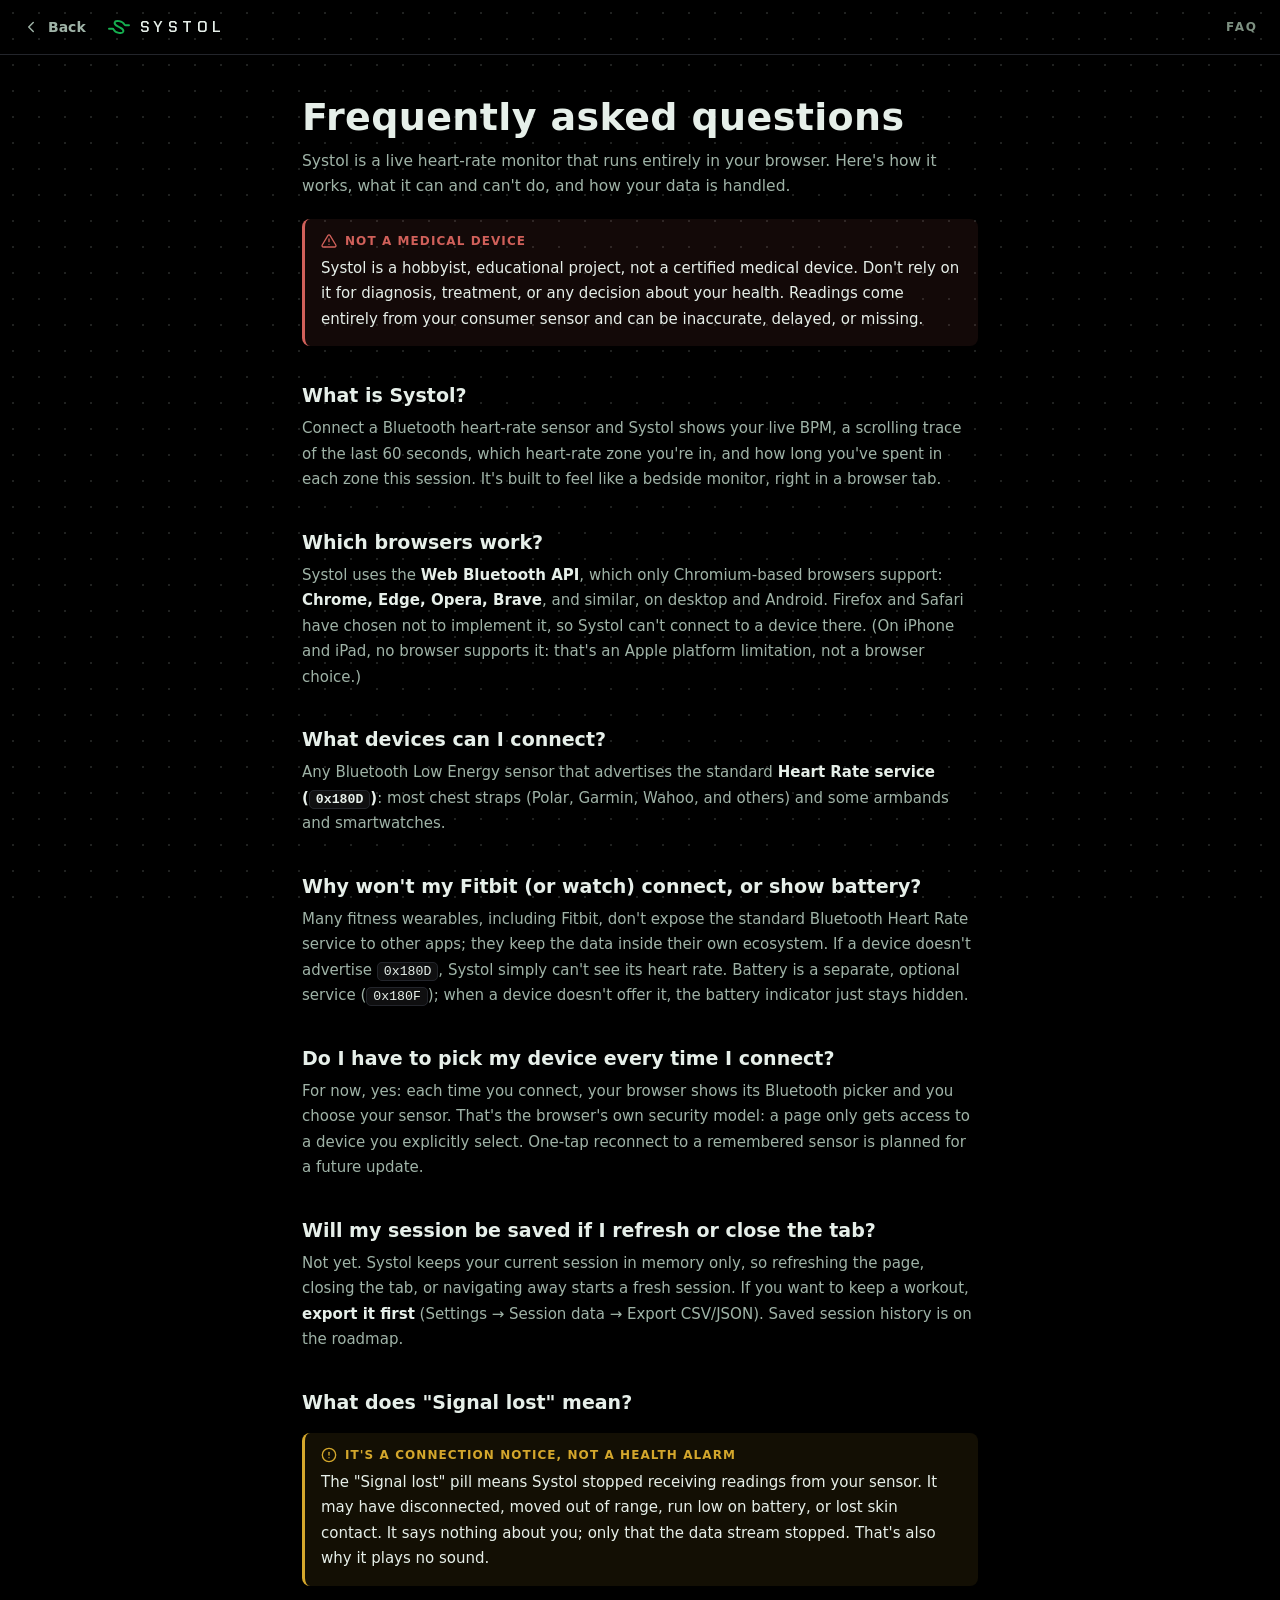
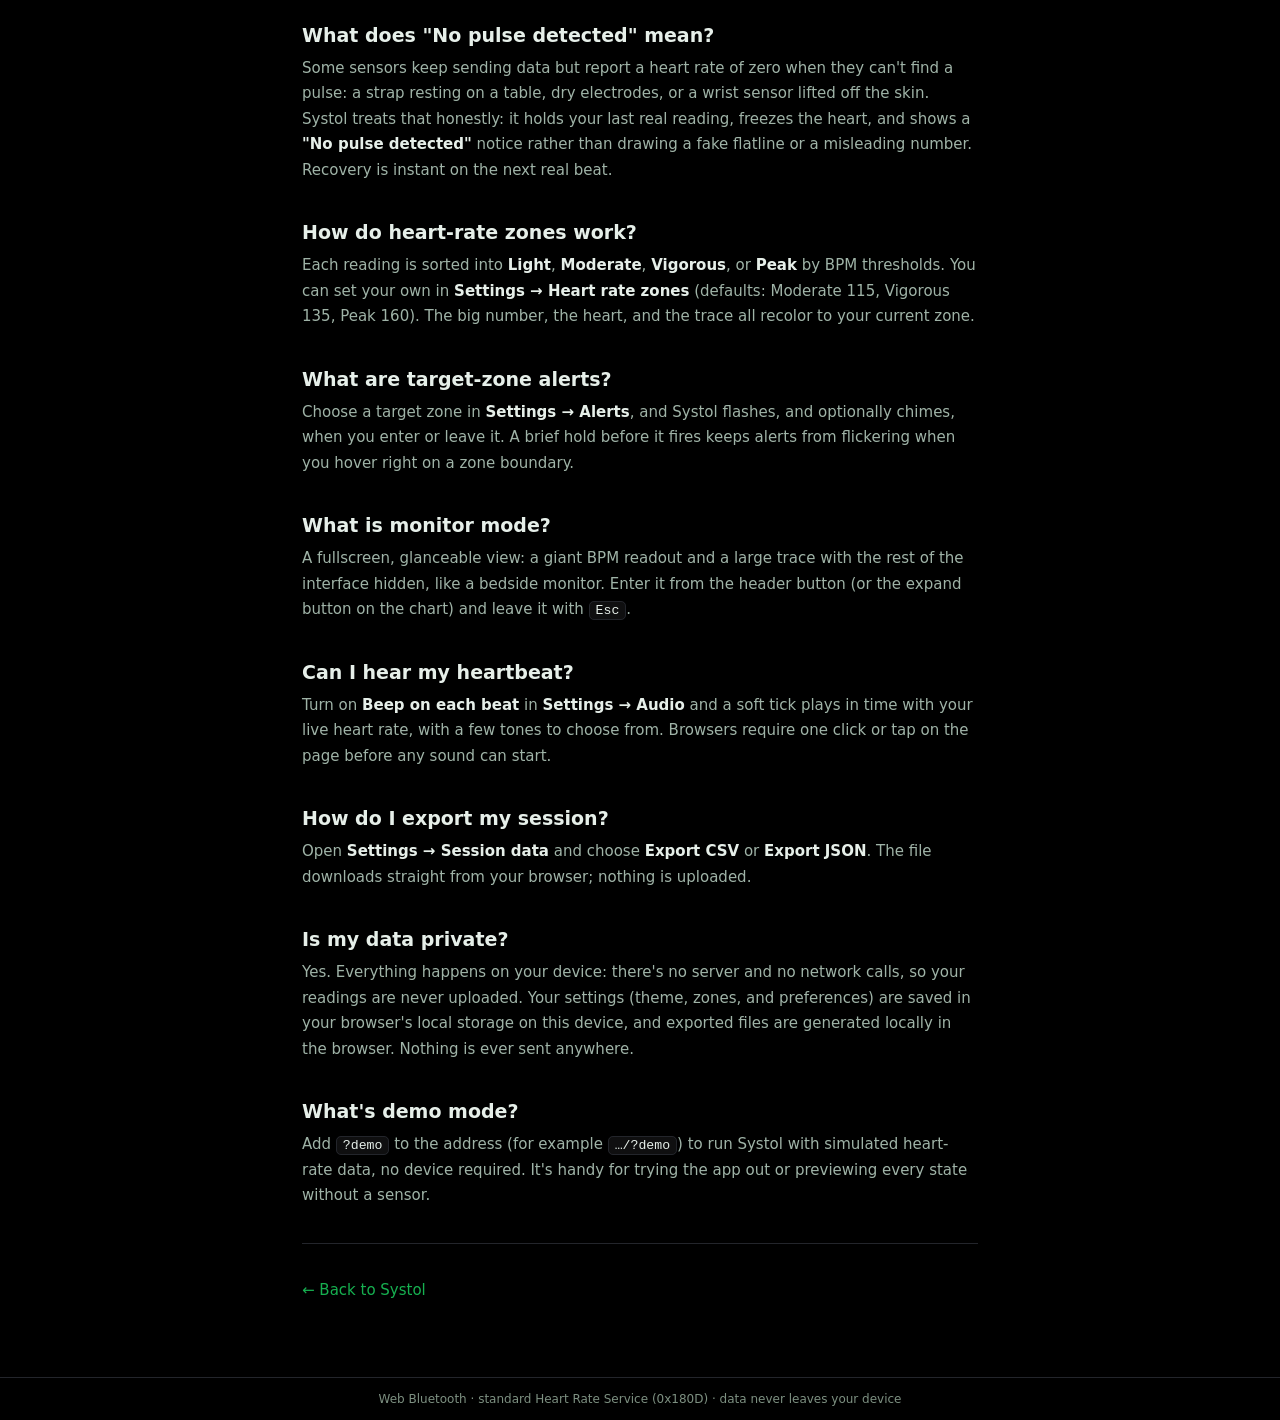
==== faq.html @ badc88fa "Initial commit - Systol static web app" ====
<!DOCTYPE html>
<html lang="en">

<head>
  <meta charset="UTF-8" />
  <meta name="viewport" content="width=device-width, initial-scale=1.0" />
  <title>Systol · FAQ</title>
  <meta name="description"
    content="How Systol works, which Bluetooth sensors and browsers it supports, what &quot;signal lost&quot; means, and how your heart-rate data stays private: answers to common questions." />
  <!-- og:image / og:url deferred until branding + deploy URL exist. -->
  <meta property="og:type" content="article" />
  <meta property="og:title" content="Systol · FAQ" />
  <meta property="og:description"
    content="How Systol works, which sensors and browsers it supports, and how your heart-rate data stays private." />
  <meta name="twitter:card" content="summary" />
  <meta name="twitter:title" content="Systol · FAQ" />
  <meta name="twitter:description"
    content="How Systol works, supported devices and browsers, and how your data stays private." />
  <link rel="icon" href="assets/icons/favicon.svg" type="image/svg+xml" />
  <link rel="icon" href="assets/icons/favicon.ico" sizes="16x16 32x32 48x48" />
  <link rel="apple-touch-icon" href="assets/icons/favicon.svg" />

  <link rel="stylesheet" href="style.css" />
  <!-- Restore the theme the user picked in the app (dark/light + accent), before
       first paint, so the FAQ matches and there's no flash. Mirrors app.js. -->
  <script>
    (function () {
      var t = localStorage.getItem("systol-theme") === "light" ? "light" : "dark";
      var stored = localStorage.getItem("systol-accent");
      var a = ["blue", "amber"].includes(stored) ? stored : "green";
      document.documentElement.dataset.theme = t;
      document.documentElement.dataset.accent = a;
    })();
  </script>
  <style>
    /* FAQ reading view: a clean, markdown-style article. Uses the shared theme
       tokens from style.css; only the article layout lives here. */
    .faq-top {
      border-bottom: 1px solid var(--grid);
    }

    .faq-back {
      display: inline-flex;
      align-items: center;
      gap: 8px;
      color: var(--ink-secondary);
      text-decoration: none;
      font-size: 14px;
      font-weight: 600;
    }

    .faq-back:hover {
      color: var(--ink);
    }

    .faq-back svg {
      width: 18px;
      height: 18px;
    }

    .faq-nav {
      display: flex;
      align-items: center;
      gap: 20px;
    }

    .faq-home {
      display: inline-flex;
      align-items: center;
      gap: 8px;
      text-decoration: none;
      color: var(--ink);
    }

    .faq-home-name {
      font-family: var(--wordmark);
      font-size: 15px;
      font-weight: 600;
      letter-spacing: 0.3em;
    }

    .faq-home:hover {
      opacity: 0.85;
    }

    /* Keep the FAQ header a clean row on mobile — the shared header rule in
       style.css switches to a block/centered layout meant for the app's
       corner icons, which this page doesn't use. */
    @media (max-width: 560px) {
      .faq-top {
        display: flex;
        text-align: left;
        padding: 14px 16px;
      }

      .faq-nav {
        gap: 14px;
      }
    }

    .faq-tag {
      font-size: 12px;
      font-weight: 600;
      text-transform: uppercase;
      letter-spacing: 0.16em;
      color: var(--ink-muted);
    }

    main.faq {
      width: min(720px, 100%);
      margin: 0 auto;
      padding: 40px 22px 64px;
      display: block;
    }

    .faq h1 {
      font-size: clamp(28px, 6vw, 38px);
      letter-spacing: 0.01em;
      margin-bottom: 8px;
      text-wrap: balance;
    }

    .faq .lede {
      color: var(--ink-secondary);
      font-size: 15.5px;
      line-height: 1.6;
      margin-bottom: 8px;
    }

    .faq h2 {
      font-size: 19px;
      margin: 38px 0 10px;
      scroll-margin-top: 80px;
      text-wrap: balance;
    }

    .faq p {
      color: var(--ink-secondary);
      font-size: 15px;
      line-height: 1.7;
      margin: 10px 0;
    }

    .faq a {
      color: var(--trace);
      text-decoration: none;
    }

    .faq a:hover {
      text-decoration: underline;
    }

    .faq strong {
      color: var(--ink);
      font-weight: 600;
    }

    .faq code {
      font-family: var(--mono);
      font-size: 0.88em;
      background: var(--surface);
      border: 1px solid var(--grid);
      border-radius: 5px;
      padding: 1px 6px;
      color: var(--ink);
    }

    .faq hr {
      border: none;
      border-top: 1px solid var(--grid);
      margin: 34px 0;
    }

    /* Obsidian-style callouts: a colored left rail + tinted background. */
    .callout {
      border-left: 3px solid var(--zone-moderate);
      background: color-mix(in srgb, var(--zone-moderate) 9%, transparent);
      border-radius: 8px;
      padding: 14px 16px;
      margin: 20px 0;
    }

    .callout p {
      color: var(--ink);
      margin: 0;
    }

    .callout-title {
      display: flex;
      align-items: center;
      gap: 8px;
      font-size: 12px;
      font-weight: 700;
      text-transform: uppercase;
      letter-spacing: 0.09em;
      margin-bottom: 7px;
      color: var(--zone-moderate);
    }

    .callout-title svg {
      width: 16px;
      height: 16px;
    }

    .callout.warn {
      border-left-color: var(--danger);
      background: color-mix(in srgb, var(--danger) 9%, transparent);
    }

    .callout.warn .callout-title {
      color: var(--danger);
    }
  </style>
</head>

<body>
  <header class="faq-top">
    <div class="faq-nav">
      <!-- Back → wherever the user came from (came from ?demo → return to it);
           href="index.html" is the fallback when opened cold. Script below. -->
      <a class="faq-back js-back" href="index.html">
        <svg viewBox="0 0 24 24" fill="none" stroke="currentColor" stroke-width="2" stroke-linecap="round"
          stroke-linejoin="round" aria-hidden="true">
          <path d="M15 18l-6-6 6-6" />
        </svg>
        <span>Back</span>
      </a>
      <!-- Brand → the app home, always. -->
      <a class="faq-home" href="index.html" aria-label="Systol home">
        <svg class="brand-mark" viewBox="0 0 48 48" width="26" height="26" aria-hidden="true">
          <path
            d="M42.49 20.83L36.24 20.83C35.28 20.83 34.17 20.11 33.79 19.23C31.19 13.26 17.1 10.27 15.91 15.9C14.96 20.36 20.92 22.12 24 24C27.08 25.88 33.04 27.64 32.09 32.1C30.9 37.73 16.81 34.74 14.21 28.77C13.83 27.89 12.72 27.17 11.76 27.17L5.51 27.17"
            fill="none" stroke="currentColor" stroke-width="3.5" stroke-linecap="round" stroke-linejoin="round" />
        </svg>
        <span class="faq-home-name">SYSTOL</span>
      </a>
    </div>
    <span class="faq-tag">FAQ</span>
  </header>

  <main class="faq">
    <h1>Frequently asked questions</h1>
    <p class="lede">Systol is a live heart-rate monitor that runs entirely in your browser. Here's how it works, what it
      can and can't do, and how your data is handled.</p>

    <div class="callout warn">
      <div class="callout-title">
        <svg viewBox="0 0 24 24" fill="none" stroke="currentColor" stroke-width="2" stroke-linecap="round"
          stroke-linejoin="round" aria-hidden="true">
          <path d="M10.29 3.86 1.82 18a2 2 0 0 0 1.71 3h16.94a2 2 0 0 0 1.71-3L13.71 3.86a2 2 0 0 0-3.42 0z" />
          <line x1="12" y1="9" x2="12" y2="13" />
          <line x1="12" y1="17" x2="12.01" y2="17" />
        </svg>
        Not a medical device
      </div>
      <p>Systol is a hobbyist, educational project, not a certified medical device. Don't rely on it for diagnosis,
        treatment, or any decision about your health. Readings come entirely from your consumer sensor and can be
        inaccurate, delayed, or missing.</p>
    </div>

    <h2>What is Systol?</h2>
    <p>Connect a Bluetooth heart-rate sensor and Systol shows your live BPM, a scrolling trace of the last 60 seconds,
      which heart-rate zone you're in, and how long you've spent in each zone this session. It's built to feel like a
      bedside monitor, right in a browser tab.</p>

    <h2>Which browsers work?</h2>
    <p>Systol uses the <strong>Web Bluetooth API</strong>, which only Chromium-based browsers support: <strong>Chrome,
        Edge, Opera, Brave</strong>, and similar, on desktop and Android. Firefox and Safari have chosen not to
      implement it, so Systol can't connect to a device there. (On iPhone and iPad, no browser supports it: that's an
      Apple platform limitation, not a browser choice.)</p>

    <h2>What devices can I connect?</h2>
    <p>Any Bluetooth Low Energy sensor that advertises the standard <strong>Heart Rate service
        (<code>0x180D</code>)</strong>: most chest straps (Polar, Garmin, Wahoo, and others) and some armbands and
      smartwatches.</p>

    <h2>Why won't my Fitbit (or watch) connect, or show battery?</h2>
    <p>Many fitness wearables, including Fitbit, don't expose the standard Bluetooth Heart Rate service to other apps;
      they keep the data inside their own ecosystem. If a device doesn't advertise <code>0x180D</code>, Systol simply
      can't see its heart rate. Battery is a separate, optional service (<code>0x180F</code>); when a device doesn't
      offer it, the battery indicator just stays hidden.</p>

    <h2>Do I have to pick my device every time I connect?</h2>
    <p>For now, yes: each time you connect, your browser shows its Bluetooth picker and you choose your sensor. That's
      the browser's own security model: a page only gets access to a device you explicitly select. One-tap reconnect to
      a remembered sensor is planned for a future update.</p>

    <h2>Will my session be saved if I refresh or close the tab?</h2>
    <p>Not yet. Systol keeps your current session in memory only, so refreshing the page, closing the tab, or navigating
      away starts a fresh session. If you want to keep a workout, <strong>export it first</strong> (Settings → Session
      data → Export CSV/JSON). Saved session history is on the roadmap.</p>

    <h2>What does "Signal lost" mean?</h2>
    <div class="callout">
      <div class="callout-title">
        <svg viewBox="0 0 24 24" fill="none" stroke="currentColor" stroke-width="2" stroke-linecap="round"
          stroke-linejoin="round" aria-hidden="true">
          <circle cx="12" cy="12" r="10" />
          <line x1="12" y1="8" x2="12" y2="12" />
          <line x1="12" y1="16" x2="12.01" y2="16" />
        </svg>
        It's a connection notice, not a health alarm
      </div>
      <p>The "Signal lost" pill means Systol stopped receiving readings from your sensor. It may have disconnected, moved
        out of range, run low on battery, or lost skin contact. It says nothing about you; only that the data stream
        stopped. That's also why it plays no sound.</p>
    </div>

    <h2>What does "No pulse detected" mean?</h2>
    <p>Some sensors keep sending data but report a heart rate of zero when they can't find a pulse: a strap resting on a
      table, dry electrodes, or a wrist sensor lifted off the skin. Systol treats that honestly: it holds your last real
      reading, freezes the heart, and shows a <strong>"No pulse detected"</strong> notice rather than drawing a fake
      flatline or a misleading number. Recovery is instant on the next real beat.</p>

    <h2>How do heart-rate zones work?</h2>
    <p>Each reading is sorted into <strong>Light</strong>, <strong>Moderate</strong>, <strong>Vigorous</strong>, or
      <strong>Peak</strong> by BPM thresholds. You can set your own in <strong>Settings → Heart rate zones</strong>
      (defaults: Moderate 115, Vigorous 135, Peak 160). The big number, the heart, and the trace all recolor to your
      current zone.
    </p>

    <h2>What are target-zone alerts?</h2>
    <p>Choose a target zone in <strong>Settings → Alerts</strong>, and Systol flashes, and optionally chimes, when you
      enter or leave it. A brief hold before it fires keeps alerts from flickering when you hover right on a zone
      boundary.</p>

    <h2>What is monitor mode?</h2>
    <p>A fullscreen, glanceable view: a giant BPM readout and a large trace with the rest of the interface hidden, like
      a bedside monitor. Enter it from the header button (or the expand button on the chart) and leave it with
      <code>Esc</code>.
    </p>

    <h2>Can I hear my heartbeat?</h2>
    <p>Turn on <strong>Beep on each beat</strong> in <strong>Settings → Audio</strong> and a soft tick plays in time
      with your live heart rate, with a few tones to choose from. Browsers require one click or tap on the page before
      any sound can start.</p>

    <h2>How do I export my session?</h2>
    <p>Open <strong>Settings → Session data</strong> and choose <strong>Export CSV</strong> or <strong>Export
        JSON</strong>. The file downloads straight from your browser; nothing is uploaded.</p>

    <h2>Is my data private?</h2>
    <p>Yes. Everything happens on your device: there's no server and no network calls, so your readings are never
      uploaded. Your settings (theme, zones, and preferences) are saved in your browser's local storage on this device,
      and exported files are generated locally in the browser. Nothing is ever sent anywhere.</p>

    <h2>What's demo mode?</h2>
    <p>Add <code>?demo</code> to the address (for example <code>&hellip;/?demo</code>) to run Systol with simulated
      heart-rate data, no device required. It's handy for trying the app out or previewing every state without a sensor.
    </p>

    <hr />
    <p><a href="index.html" class="js-back">← Back to Systol</a></p>
  </main>

  <footer>
    <div class="footer-base">
      Web Bluetooth · standard Heart Rate Service (0x180D) · data never leaves your device
    </div>
  </footer>

  <script>
    // Back links return the user to where they came from WITHIN the site
    // (came from ?demo → back to ?demo; a future "report issue" page → back to
    // it), falling back to home (the href) when the FAQ is opened cold, in a
    // new tab, or from another site.
    document.querySelectorAll(".js-back").forEach(function (el) {
      el.addEventListener("click", function (e) {
        if (document.referrer && new URL(document.referrer).origin === location.origin) {
          e.preventDefault();
          history.back();
        }
      });
    });
  </script>
  <!-- Info-focused page: the dot grid only, dimmed, so the FAQ still reads as
       the same site without animated traces competing with the copy. -->
  <script src="systol-bgfx.js" data-brightness="70" data-wall="off" defer></script>
</body>

</html>
---- style.css ----
/* Systol — hospital-monitor theme. Trace green #16b050 validated against
   surface #101512 (lightness band, chroma, contrast) — see README.

   Organized by CONTAINER, mirroring index.html:
     1. design tokens & themes
     2. base & shared controls
     3. header            (brand, battery chip, status pill, buttons)
     4. main / dashboard  (flipbook pages, gutter TOC, hero, chart,
                           time-in-zones, readings table, intro pages)
     5. dialogs           (shared shell, settings, device)
     6. footer
     7. overlays          (signal banner, audio hint, monitor controls)
     8. monitor mode
   Each container's mobile rules live at the END of its own section. */

/* ── Wordmark face — Chakra Petch SemiBold, subset to S/Y/T/O/L ──────────
   Inlined as a data URI: no CDN request, no build step, no FOUT, and the
   brand renders identically on Windows/Android where a system stack would
   resolve to a different face. 1116 bytes. Used only by the wordmark. */
@font-face {
  font-family: "Systol Wordmark";
  src: url([data-uri]) format("woff2");
  font-weight: 600;
  font-style: normal;
  font-display: block;
}

/* ==================================================================
   1. DESIGN TOKENS & THEMES
   ================================================================== */

:root {
  --bg: #000000;                                             /* homepage: pure black */
  --surface: #0f0f10;                                        /* cards: near-neutral */
  --panel: color-mix(in srgb, #050507 87%, var(--trace));    /* modals: near-black, faint accent */
  --grid: #23252b;
  --grid-strong: #333640;
  --trace: #16b050;
  --ink: #e6efe9;
  --ink-secondary: #9fb3a7;
  --ink-muted: #7d9081;   /* WCAG AA ≥4.5:1 on bg/surface/panel even at 11–12px labels (10.6.5) */
  --danger: #d0605a;
  --hover-tint: rgba(255, 255, 255, 0.05); /* subtle raised-tile on hover; themed so it shows in light mode too (10.7.3) */
  --zone-light: #16b050;
  --zone-moderate: #d4a72c;
  --zone-vigorous: #e0813d;
  --zone-peak: #e05a52;
  --mono: ui-monospace, "SF Mono", SFMono-Regular, Menlo, Consolas, monospace;
  --wordmark: "Systol Wordmark", system-ui, sans-serif; /* brand only — see @font-face below */
  --header-h: 67px; /* pre-JS fallback — app.js §2 syncs this to the real header height */
  --footer-thin-h: 46px; /* footer's thin row; JS corrects it from the live layout */
}

/* Accent presets (dark mode) — only the primary accent changes; the zone
   colors stay semantic. */
:root[data-accent="blue"]  { --trace: #3a95e0; }
:root[data-accent="amber"] { --trace: #d9a520; }

/* Light mode palette (validated for ≥3:1 contrast on the light surface). */
:root[data-theme="light"] {
  --bg: #ffffff;                                             /* homepage: pure white */
  --surface: #f6f7f8;                                        /* cards: near-neutral */
  --panel: color-mix(in srgb, #ffffff 90%, var(--trace));    /* modals: accent-tinted */
  --grid: #e6e8ea;
  --grid-strong: #d0d3d6;
  --ink: #16211b;
  --ink-secondary: #4c5b53;
  --ink-muted: #5b6860;   /* WCAG AA ≥4.5:1 on bg/surface/panel even at 11–12px labels (10.6.5) */
  --danger: #c23c34;
  --hover-tint: rgba(0, 0, 0, 0.05); /* dark tile on light surfaces (10.7.3) */
  --zone-light: #128c42;
  --zone-moderate: #a67c0a;
  --zone-vigorous: #bd5717;
  --zone-peak: #cc3a30;
  --trace: #0e8a3c;
}
:root[data-theme="light"][data-accent="blue"]  { --trace: #1f74c0; }
:root[data-theme="light"][data-accent="amber"] { --trace: #9a6b08; }

/* ==================================================================
   BREAKPOINT GATES — canonical reference (keep every use in sync)
   ------------------------------------------------------------------
   CSS media queries can't read a custom property, so these numbers are
   repeated across this file AND one matchMedia in app.js §4. This block is
   the single source of TRUTH; when a gate changes, grep its token and
   update every site. Paired gates are COMPLEMENTS (≤560 / ≥561, <620 /
   ≥620) so no width/height ever lands in two layouts at once — that overlap
   was bug 10.1.1.

     560 / 561  — mobile ↔ desktop-flipbook boundary; 560 IS mobile.
                   mobile:     @media (max-width: 560px)          [style.css]
                   flipbook:   (min-width: 561px) and (min-height: 620px)
                   snap OFF:   (max-width: 560px)                 [app.js §4]
                   isMobile:   (max-width: 560px)                 [app.js §6]
     620 / 619  — min viewport HEIGHT for the flipbook.
                   on:  … and (min-height: 620px)   off: (max-height: 619px)
                   snap OFF also keys (max-height: 619px)         [app.js §4]
     1279/1280  — gutter TOC appears (needs side room):
                   hidden:     @media (max-width: 1279px)
     1460       — readings table docks in the right gutter:
                   docked:     @media (min-width: 1460px)  [+ app.js §3 matchMedia]
     380        — very narrow: connect button shrinks to its icon.
   Grep: 560px · 561px · 619px · 620px · 1279px · 1460px · 380px
   (prefers-reduced-motion and display-mode:standalone are feature queries,
    not numeric gates — no drift risk, not listed above.)
   ================================================================== */

/* ==================================================================
   2. BASE & SHARED CONTROLS
   ================================================================== */

* { box-sizing: border-box; margin: 0; padding: 0; }

/* App-like touch behavior: on touch-primary devices (Android/iOS — where
   press-and-hold means "select text"), on-screen text is not selectable,
   like a native app. Inputs keep selection — editing requires it. Desktop
   pointers are unaffected. -webkit-touch-callout kills iOS's long-press
   preview bubble on links. */
/* Native-app parity ONLY when actually running as an app (installed
   PWA / TWA / WebView — display-mode: standalone), never on the web —
   browsers, mobile included, keep normal selection and zoom:
     · no pinch zoom (boot JS also tightens the viewport meta, app.js §10)
     · press-and-hold selects no text, like a native app — inputs excepted,
       editing requires selection; -webkit-touch-callout kills iOS's
       long-press link preview. */
@media (display-mode: standalone) {
  html { touch-action: pan-x pan-y; } /* scroll yes, pinch-zoom no */
  body {
    -webkit-user-select: none;
    user-select: none;
    -webkit-touch-callout: none;
  }
  input, textarea {
    -webkit-user-select: text;
    user-select: text;
  }
}

body {
  background: var(--bg);
  color: var(--ink);
  font-family: system-ui, -apple-system, "Segoe UI", sans-serif;
  min-height: 100vh;
  display: flex;
  flex-direction: column;
}

button { cursor: pointer; font: 600 13px/1 inherit; }
button:disabled { opacity: 0.4; cursor: default; }

/* Visually hidden, but present for screen readers (e.g. the zone-change
   announcer). Standard clip-rect technique — off-layout, never focusable. */
.sr-only {
  position: absolute;
  width: 1px;
  height: 1px;
  padding: 0;
  margin: -1px;
  overflow: hidden;
  clip: rect(0, 0, 0, 0);
  white-space: nowrap;
  border: 0;
}

/* Square icon button (header, monitor controls, settings mode toggle). */
.icon-btn {
  display: flex;
  align-items: center;
  justify-content: center;
  background: var(--bg);
  border: 1px solid var(--grid-strong);
  border-radius: 8px;
  color: var(--ink-secondary);
  padding: 8px; /* symmetric — 20px icon inside → 38px square button */
}
.icon-btn:hover { background: var(--hover-tint); color: var(--ink); }

/* Small borderless icon button (zone bar's quick clear). */
.icon-btn-sm {
  display: flex;
  background: none;
  border: none;
  color: var(--ink-muted);
  cursor: pointer;
  padding: 4px;
  border-radius: 6px;
}
.icon-btn-sm:hover:not(:disabled) { color: var(--trace); background: var(--hover-tint); }
.icon-btn-sm:disabled { opacity: 0.3; cursor: default; }

/* Primary connect button (header + device dialog). */
.btn-connect {
  display: inline-flex;
  align-items: center;
  gap: 8px;
  background: var(--trace);
  color: #04170b;
  border: 1px solid var(--trace);
  border-radius: 8px; /* unified with icon buttons — was a stray 7px (10.7.2) */
  padding: 9px 15px;
  transition: background 0.15s, border-color 0.15s, box-shadow 0.15s;
}
.btn-connect:hover { box-shadow: 0 0 0 3px color-mix(in srgb, var(--trace) 22%, transparent); }
.btn-connect .btn-ico { width: 15px; height: 15px; }
/* Connected → the button's job is now "Disconnect": go quiet red-outline. */
.btn-connect.connected {
  background: transparent;
  color: var(--danger);
  border-color: var(--danger);
}
.btn-connect.connected:hover { box-shadow: 0 0 0 3px color-mix(in srgb, var(--danger) 18%, transparent); }

/* Outline / ghost / danger button family (dialogs). */
.btn-outline {
  background: transparent;
  border: 1px solid var(--grid-strong);
  border-radius: 8px; /* unified with icon buttons — was a stray 7px (10.7.2) */
  color: var(--ink);
  font: 600 13px/1 inherit;
  padding: 9px 14px;
  cursor: pointer;
}
.btn-outline:hover:not(:disabled) { color: var(--trace); border-color: var(--trace); }
.btn-outline:disabled { opacity: 0.4; cursor: default; }

.btn-ghost {
  flex: none;
  background: none;
  border: 1px solid var(--grid-strong);
  border-radius: 6px;
  color: var(--ink-secondary);
  font: 600 13px/1 inherit;
  padding: 8px 12px;
  cursor: pointer;
}
.btn-ghost:hover { color: var(--ink); }

.btn-danger {
  flex: none;
  background: var(--danger);
  border: 1px solid var(--danger);
  border-radius: 6px;
  color: #fff;
  font: 600 13px/1 inherit;
  padding: 8px 14px;
  cursor: pointer;
}
.btn-danger:disabled { opacity: 0.4; cursor: default; }

.btn-danger-outline {
  flex: none;
  background: transparent;
  border: 1px solid var(--danger);
  border-radius: 8px; /* unified with icon buttons — was a stray 7px (10.7.2) */
  color: var(--danger);
  font: 600 13px/1 inherit;
  padding: 9px 16px;
  cursor: pointer;
}
.btn-danger-outline:hover:not(:disabled) { background: rgba(208, 96, 90, 0.1); }
.btn-danger-outline:disabled { opacity: 0.35; cursor: default; border-color: var(--grid-strong); color: var(--ink-muted); }

/* Quiet uppercase text button (settings "Reset"). */
.link-btn {
  background: transparent;
  border: none;
  color: var(--ink-muted);
  font: 600 11px/1 inherit;
  text-transform: uppercase;
  letter-spacing: 0.08em;
  cursor: pointer;
  padding: 2px 4px;
}
.link-btn:hover { color: var(--trace); }

/* ==================================================================
   3. HEADER — brand · battery chip · status pill · header buttons
   ================================================================== */

header {
  position: sticky;
  top: 0;
  z-index: 20;
  display: flex;
  justify-content: space-between;
  align-items: center;
  padding: 14px 22px;
  border-bottom: 1px solid transparent; /* flush by default */
  background: var(--bg);
  transition: border-color 0.2s ease;
}
header.scrolled { border-bottom-color: var(--grid); } /* hairline seam appears on scroll */

.brand { display: flex; align-items: center; gap: 10px; text-decoration: none; color: inherit; cursor: pointer; }
.brand:focus-visible { outline: 2px solid var(--trace); outline-offset: 4px; border-radius: 6px; }
.brand h1 {
  font-family: var(--wordmark);
  font-size: 17px;
  letter-spacing: 0.30em; /* tuned for Chakra Petch; 0.35em suited the old face */
  font-weight: 600;
}
/* The mark's ink fills only ~51% of its 48x48 canvas, so 28px renders about
   14px tall — deliberately larger than the 11px cap-height beside it. Inherits
   --trace, so it follows the accent setting like everything else. */
.brand-mark {
  display: block;
  color: var(--trace);
  flex: none;
}

.controls { display: flex; align-items: center; gap: 14px; }

/* Live BPM in the header (desktop only) — hidden until the hero BPM scrolls off
   (JS adds .show). Collapses its own width when hidden so it leaves no gap;
   revealing expands + fades it in, pushing nothing on the right (the group is
   right-anchored). The mini heart is zone-colored and beats at the real tempo. */
.header-bpm {
  display: flex;
  align-items: center;
  gap: 6px;
  font-family: var(--mono);
  font-size: 15px;
  font-weight: 600;
  font-variant-numeric: tabular-nums;
  color: var(--ink);
  max-width: 0;
  opacity: 0;
  overflow: hidden;
  transform: translateX(-4px);
  transition: max-width 0.35s ease, opacity 0.28s ease, transform 0.35s ease;
  pointer-events: none;
  white-space: nowrap;
}
.header-bpm.show { max-width: 6em; opacity: 1; transform: none; }
.header-bpm .header-heart { width: 15px; height: 15px; display: inline-flex; flex: none; color: var(--trace); }
.header-bpm .header-heart svg { width: 100%; height: 100%; }
.header-bpm .header-heart.beating { animation: heartbeat var(--beat-dur, 1s) ease-in-out infinite; }
/* zone drives the heart color only (the number stays neutral for legibility) */
.header-bpm[data-zone="light"]    .header-heart { color: var(--zone-light); }
.header-bpm[data-zone="moderate"] .header-heart { color: var(--zone-moderate); }
.header-bpm[data-zone="vigorous"] .header-heart { color: var(--zone-vigorous); }
.header-bpm[data-zone="peak"]     .header-heart { color: var(--zone-peak); }

/* Battery chip — shown only when the connected device reports a level. */
.battery-chip {
  display: flex;
  align-items: center;
  gap: 3px;
  font-size: 13px;
  font-variant-numeric: tabular-nums;
  color: var(--ink-secondary);
}
.battery-chip[hidden] { display: none; }
.battery-chip.low { color: var(--danger); }

/* Status pill with an analog-style LED: a colored core plus a soft radial
   halo (box-shadow glow) whose color is driven by the data-state. */
/* Styled like the icon buttons so the header controls read as one set. */
.status {
  display: flex;
  align-items: center;
  gap: 8px;
  font-size: 13px;
  color: var(--ink-secondary);
  cursor: pointer;
  background: var(--bg);
  border: 1px solid var(--grid-strong);
  border-radius: 8px;
  padding: 10px 12px; /* ~38px tall, matching the icon buttons */
}
.status:hover { background: var(--hover-tint); }
.status:focus-visible { outline: 2px solid var(--trace); outline-offset: 1px; }
.status-text { font-variant-numeric: tabular-nums; }
.led {
  --led: var(--ink-muted);
  width: 9px;
  height: 9px;
  border-radius: 50%;
  background: var(--led);
  box-shadow: 0 0 6px 1px var(--led), inset 0 0 2px rgba(255, 255, 255, 0.5);
  flex: none;
}
.status[data-state="idle"] .led { --led: var(--ink-muted); }
.status[data-state="error"] .led { --led: var(--danger); }
.status[data-state="connecting"] .led { --led: var(--zone-moderate); animation: led-blink 0.9s steps(1) infinite; }
.status[data-state="live"] { color: var(--trace); }
.status[data-state="live"] .led { --led: var(--trace); animation: led-throb 1.6s ease-in-out infinite; }

@keyframes led-throb {
  0%, 100% { box-shadow: 0 0 5px 1px var(--led), inset 0 0 2px rgba(255,255,255,0.5); }
  50%      { box-shadow: 0 0 11px 3px var(--led), inset 0 0 2px rgba(255,255,255,0.6); }
}
@keyframes led-blink {
  0%, 49%   { opacity: 1; }
  50%, 100% { opacity: 0.25; }
}

/* Device (Bluetooth) button — mobile only; its color reflects connection. */
.device-btn { display: none; }
.device-btn[data-state="live"] { color: var(--trace); border-color: var(--trace); }
.device-btn[data-state="connecting"] { color: var(--zone-moderate); border-color: var(--zone-moderate); }
.device-btn[data-state="error"] { color: var(--danger); border-color: var(--danger); }

/* --- header · mobile ---
   No header bar: "PULSE" scrolls with the page as body content, while the
   Bluetooth and Settings icons stay pinned in the top corners. */
@media (max-width: 560px) {
  header {
    position: static;
    display: block;
    padding: 20px 16px 0;
    border-bottom: none;
    background: none;
    text-align: center;
  }
  .brand { justify-content: center; }
  .brand h1 { font-size: 15px; letter-spacing: 0.3em; }
  .controls { display: contents; }
  .status, #monitorBtn, #connectBtn { display: none; }
  .device-btn, #settingsBtn {
    position: fixed;
    top: 12px;
    z-index: 40;
    background: var(--bg);
  }
  .device-btn { display: flex; left: 12px; }
  #settingsBtn { right: 12px; }
  .battery-chip { position: fixed; top: 12px; left: 58px; height: 38px; z-index: 40; }
}

@media (max-width: 380px) {
  /* very narrow: shrink the connect button to its icon */
  #connectLabel { display: none; }
  .btn-connect { padding: 9px 11px; }
}

/* ==================================================================
   4. MAIN / DASHBOARD — flipbook pages · gutter TOC · hero · chart ·
      time-in-zones · readings table · scroll hints · intro pages
   ================================================================== */

main {
  flex: 1;
  width: min(960px, 100%);
  margin: 0 auto;
  padding: 22px;
  display: flex;
  flex-direction: column;
  gap: 18px;
}

/* Unsupported-browser banner. */
.banner {
  background: rgba(208, 96, 90, 0.12);
  border: 1px solid var(--danger);
  border-radius: 8px;
  padding: 12px 16px;
  font-size: 14px;
  color: var(--ink);
}

/* --- main · flipbook pages ---
   Each .page is one full-viewport "page" of the vertical flipbook, minus
   the sticky header that stays overlaid on all of them. Page 1 is the
   dashboard; the intro pages follow. min-height (not height) so a page
   whose content outgrows the viewport just gets taller. Snapping is a
   separate concern (app.js) — these are plain sections until it lands. */
.page {
  position: relative; /* anchors each page's scroll hint at its bottom edge */
  min-height: calc(100dvh - var(--header-h));
  scroll-margin-top: var(--header-h); /* anchor jumps land BELOW the sticky header */
}

/* The LAST page is one footer-thin-row shorter, so at its rest the footer's
   first line shows at the fold and the rest of the footer sits just below,
   revealed by scrolling (app.js §4 treats it as a mini page). Only where
   the flipbook is on — elsewhere pages stay natural/full height. 22px is
   main's bottom padding, sitting between the page and the footer. */
@media (min-width: 561px) and (min-height: 620px) {
  main > .page:last-of-type {
    min-height: calc(100dvh - var(--header-h) - var(--footer-thin-h) - 22px);
  }
}

/* TOC clicks (and any anchor navigation) glide — unless the OS asks for
   reduced motion, in which case they jump instantly. */
@media (prefers-reduced-motion: no-preference) {
  html { scroll-behavior: smooth; }
}

/* --- main · left-gutter TOC ---
   Fixed page navigation beside the content column: JS (app.js §4) aligns
   its top with the hero and its right edge with the column's left edge.
   Hidden when there's no gutter to sit in, and in monitor mode (§8). */
.toc {
  position: fixed;
  left: 18px;   /* placeholder — JS positions both axes */
  top: 89px;
  z-index: 10;
  display: flex;
  flex-direction: column;
}
.toc-title {
  font-size: 10px;
  font-weight: 600;
  text-transform: uppercase;
  letter-spacing: 0.18em;
  color: var(--ink-muted);
  margin: 0 0 8px 12px;
}
.toc a {
  color: var(--ink-muted);
  text-decoration: none;
  font-size: 12px;
  font-weight: 600;
  padding: 7px 12px;
  border-left: 2px solid var(--grid-strong);
  transition: color 0.2s, border-color 0.2s;
}
.toc a:hover { color: var(--ink); }
.toc a.active { color: var(--trace); border-left-color: var(--trace); }
.toc a:focus-visible { outline: 2px solid var(--trace); outline-offset: 2px; border-radius: 4px; } /* keyboard ring, matching brand/hint/back-to-top (10.6.4) */
@media (max-width: 1279px) { .toc { display: none; } }

/* Dashboard container: hero + dash-body. dash-body groups the chart,
   zone bar, and readings table as one re-anchorable unit. */
.dashboard { display: flex; flex-direction: column; gap: 18px; }
/* dash-body is also the positioning anchor for the gutter-docked table. */
.dash-body { position: relative; display: flex; flex-direction: column; gap: 18px; }

/* --- dashboard · hero (big BPM, heart, zone label, side stats) --- */
.hero {
  display: flex;
  align-items: flex-end;
  justify-content: space-between;
  gap: 20px;
  flex-wrap: wrap;
}

/* Bottom-align the BPM/zone stack to the big number so the zone label sits
   flush with the number's base and "BPM" rides up. */
.bpm-block { display: flex; align-items: flex-end; gap: 12px; }
.bpm-side { display: flex; flex-direction: column; gap: 6px; padding-bottom: 12px; }

/* Zone coloring: the block's data-zone attribute drives number, heart, label */
.bpm-block[data-zone="light"] .bpm-value,
.bpm-block[data-zone="light"] .heart,
.bpm-block[data-zone="light"] .zone-label,
.bpm-block[data-zone="light"] .target-badge { color: var(--zone-light); }
.bpm-block[data-zone="moderate"] .bpm-value,
.bpm-block[data-zone="moderate"] .heart,
.bpm-block[data-zone="moderate"] .zone-label,
.bpm-block[data-zone="moderate"] .target-badge { color: var(--zone-moderate); }
.bpm-block[data-zone="vigorous"] .bpm-value,
.bpm-block[data-zone="vigorous"] .heart,
.bpm-block[data-zone="vigorous"] .zone-label,
.bpm-block[data-zone="vigorous"] .target-badge { color: var(--zone-vigorous); }
.bpm-block[data-zone="peak"] .bpm-value,
.bpm-block[data-zone="peak"] .heart,
.bpm-block[data-zone="peak"] .zone-label,
.bpm-block[data-zone="peak"] .target-badge { color: var(--zone-peak); }

.zone-label {
  font-size: 13px;
  font-weight: 600;
  text-transform: uppercase;
  letter-spacing: 0.18em;
}

.target-badge {
  font-size: 11px;
  font-weight: 700;
  letter-spacing: 0.14em;
  text-transform: uppercase;
}
.target-badge[hidden] { display: none; }

/* Transition flash: green glow entering the target zone, red leaving it. */
.bpm-block.alert-enter { animation: alert-flash-in 0.8s ease-out; }
.bpm-block.alert-leave { animation: alert-flash-out 0.8s ease-out; }
@keyframes alert-flash-in {
  0% { filter: drop-shadow(0 0 0 transparent); }
  25% { filter: drop-shadow(0 0 16px var(--trace)); }
  100% { filter: drop-shadow(0 0 0 transparent); }
}
@keyframes alert-flash-out {
  0% { filter: drop-shadow(0 0 0 transparent); }
  25% { filter: drop-shadow(0 0 16px var(--danger)); }
  100% { filter: drop-shadow(0 0 0 transparent); }
}

.bpm-value {
  font-family: var(--mono);
  font-size: clamp(64px, 14vw, 118px);
  font-weight: 700;
  color: var(--trace);
  line-height: 1;
  font-variant-numeric: tabular-nums;
}

.bpm-value.empty { color: var(--ink-muted); font-weight: 200; }

.bpm-unit {
  font-size: 18px;
  color: var(--ink-secondary);
  letter-spacing: 0.15em;
}

/* Outer wrapper carries the BPM-driven SIZE; inner heart carries the BEAT.
   Nesting composes the two transforms so they never conflict. */
.heart-size {
  display: inline-block;
  vertical-align: -4px;
  transform: scale(var(--size, 1));
  transform-origin: center;
  transition: transform 0.5s ease; /* smooth grow/shrink as BPM changes */
}
.heart {
  display: block;
  color: var(--trace);
  width: 20px;
  height: 20px;
  transform-origin: center;
}
/* Continuous beat; JS sets --beat-dur = one cardiac cycle (60 / bpm). */
.heart.beating { animation: heartbeat var(--beat-dur, 1s) ease-in-out infinite; }
@keyframes heartbeat {
  0%   { transform: scale(1); }
  12%  { transform: scale(1.28); } /* "lub" — sharp squeeze */
  24%  { transform: scale(1.04); }
  36%  { transform: scale(1.16); } /* "dub" — softer second */
  50%  { transform: scale(1); }
  100% { transform: scale(1); }    /* rest of the cycle: still */
}

.side-stats { display: flex; gap: 22px; padding-bottom: 8px; position: relative; } /* anchor for the desktop demo-home button */
.stat { display: flex; flex-direction: column; gap: 3px; }

/* Demo-only "Exit demo" button (shown via body[data-demo], app.js §10). On
   desktop it floats in the empty space above the bottom-aligned stats, right
   edge; on mobile it falls into the stats grid's spare cell (see mobile rules). */
.demo-home { display: none; }
body[data-demo] .demo-home {
  display: inline-flex;
  align-items: center;
  gap: 6px;
  position: absolute;
  bottom: calc(100% + 12px);
  right: 0;
  font-size: 12px;
  font-weight: 600;
  color: var(--ink-secondary);
  text-decoration: none;
  border: 1px solid var(--grid-strong);
  border-radius: 8px;
  padding: 6px 11px;
  white-space: nowrap;
}
.demo-home svg { width: 14px; height: 14px; }
.demo-home:hover { color: var(--ink); background: var(--hover-tint); }
.demo-home:focus-visible { outline: 2px solid var(--trace); outline-offset: 2px; }
.stat-label {
  font-size: 11px;
  text-transform: uppercase;
  letter-spacing: 0.12em;
  color: var(--ink-muted);
}
.stat-value {
  font-family: var(--mono);
  font-size: 20px;
  color: var(--ink);
  font-variant-numeric: tabular-nums;
}

/* --- dashboard · chart --- */
.chart-wrap {
  position: relative;
  background: var(--surface);
  border: 1px solid var(--grid);
  border-radius: 10px;
  height: 320px;
  overflow: hidden;
}

/* Absolutely positioned so the canvas's intrinsic size (its backing store,
   which resizeCanvas sets from the PREVIOUS layout) can't feed back into
   flex sizing — in monitor mode that loop settled the page ~77px past the
   viewport and clipped the BPM number / zone bar. */
#chart { position: absolute; inset: 0; width: 100%; height: 100%; display: block; cursor: crosshair; }

/* Chart's expand-to-monitor button (mobile only; desktop uses the header). */
.chart-expand {
  position: absolute;
  top: 8px;
  right: 8px;
  z-index: 2;
  display: none;
  align-items: center;
  justify-content: center;
  background: var(--panel);
  border: 1px solid var(--grid-strong);
  border-radius: 8px;
  color: var(--ink-secondary);
  padding: 8px;
  cursor: pointer;
}
.chart-expand:hover { color: var(--ink); }
body.monitor .chart-expand { display: none; } /* in monitor mode, only the exit button shows */

.tooltip {
  position: absolute;
  pointer-events: none;
  background: var(--panel);
  border: 1px solid var(--grid-strong);
  border-radius: 6px;
  padding: 6px 10px;
  font-family: var(--mono);
  font-size: 12px;
  color: var(--ink);
  white-space: nowrap;
}
.tooltip .t-muted { color: var(--ink-muted); }

/* --- dashboard · time-in-zones (stacked bar from real session data) --- */
.zonebar-wrap {
  background: var(--surface);
  border: 1px solid var(--grid);
  border-radius: 10px;
  padding: 16px 18px 18px;
}
.zonebar-head {
  display: flex;
  justify-content: space-between;
  align-items: baseline;
  margin-bottom: 12px;
}
.zonebar-head h2 {
  font-size: 12px;
  font-weight: 600;
  text-transform: uppercase;
  letter-spacing: 0.14em;
  color: var(--ink-secondary);
}
.zonebar-total {
  font-family: var(--mono);
  font-size: 13px;
  color: var(--ink-muted);
}
.zonebar-head-right { display: flex; align-items: center; gap: 12px; }

.zonebar {
  position: relative;
  display: flex;
  gap: 2px; /* surface gap between stacked segments */
  height: 34px;
  border-radius: 6px;
  overflow: hidden;
  background: var(--panel);
}
.zoneseg {
  width: 0;
  transition: width 0.4s ease;
  min-width: 0;
}
.zoneseg[data-zone="light"] { background: var(--zone-light); }
.zoneseg[data-zone="moderate"] { background: var(--zone-moderate); }
.zoneseg[data-zone="vigorous"] { background: var(--zone-vigorous); }
.zoneseg[data-zone="peak"] { background: var(--zone-peak); }

.zonebar-empty {
  position: absolute;
  inset: 0;
  display: flex;
  align-items: center;
  justify-content: center;
  font-size: 12px;
  color: var(--ink-muted);
}
.zonebar-empty[hidden] { display: none; }

.zonelegend {
  display: flex;
  flex-wrap: wrap;
  gap: 18px;
  margin-top: 14px;
  font-size: 13px;
  color: var(--ink-secondary);
}
.legitem { display: flex; align-items: center; gap: 7px; }
.legitem b { font-family: var(--mono); color: var(--ink); font-weight: 500; }
.legdot { width: 9px; height: 9px; border-radius: 50%; }
.legdot[data-zone="light"] { background: var(--zone-light); }
.legdot[data-zone="moderate"] { background: var(--zone-moderate); }
.legdot[data-zone="vigorous"] { background: var(--zone-vigorous); }
.legdot[data-zone="peak"] { background: var(--zone-peak); }

/* --- dashboard · readings table ---
   (Kept adjacent to the other dashboard cards; the flipbook-level scroll
   hints and intro pages follow, matching DOM order.) */
/* Given its own surface (like the chart and zone panels) so the readings sit
   on a clean field — mono digits over the background dot grid are hard to
   scan. Opaque rather than translucent: this is a data readout, and letting
   texture through defeats the point. */
.table-view {
  color: var(--ink-secondary); font-size: 13px;
  background: var(--surface);
  border: 1px solid var(--grid);
  border-radius: 10px;
  padding: 6px 14px 10px;
}
.table-view summary { cursor: pointer; padding: 4px 0; }
.table-view[open] summary { margin-bottom: 2px; }
.table-scroll { overflow-x: auto; margin-top: 8px; }
table { border-collapse: collapse; font-family: var(--mono); font-size: 12px; }
th, td { text-align: left; padding: 4px 16px 4px 0; border-bottom: 1px solid var(--grid); }
th { color: var(--ink-muted); font-weight: 500; }

/* Wide screens: dock the table in the RIGHT GUTTER beside dash-body — top
   aligned with the chart, bottom flush with the zone bar (the full
   dash-body height), rows scrolling inside. Out of flow, so expanding it
   never moves the page boundaries. Geometry: 230px + 26px gap off the
   916px content row leaves ≥16px to the viewport edge at 1460px.
   <details> can't be a flex container and % heights don't resolve inside
   it, so the scroll area is pinned absolutely below the summary row. */
@media (min-width: 1460px) {
  .dash-body .table-view {
    position: absolute;
    left: calc(100% + 26px);
    top: 0;
    bottom: 0;
    width: 230px;
    overflow: hidden;
  }
  .dash-body .table-scroll {
    position: absolute;
    top: 40px;  /* below the summary row, incl. the panel's top padding */
    bottom: 10px;
    left: 14px;
    right: 14px;
    margin-top: 0;
    overflow-y: auto;
  }
  /* Tighter cell padding so three columns read comfortably at 230px. */
  .dash-body .table-view th,
  .dash-body .table-view td { padding-right: 12px; }
}

/* --- main · scroll-down hints ---
   Every page except the last bounces one at its bottom edge; clicking
   glides to the next page (plain anchor — same mechanics as the TOC;
   targets wired dynamically in app.js §4). Anchored to the section, so it
   scrolls away with its page and sits below in-flow expanded content.
   bottom: 34px keeps it fully visible at rest — page 1 overhangs the fold
   by its 22px breathing room, and the bounce dips another 8. Hidden where
   the flipbook is off (small screens, monitor mode §8); shown but static
   under reduced motion. */
.scroll-hint {
  position: absolute;
  bottom: 34px;
  left: 50%;
  transform: translateX(-50%);
  display: flex;
  flex-direction: column;
  align-items: center;
  gap: 4px;
  color: var(--ink-muted);
  font-size: 12px;
  font-weight: 600;
  letter-spacing: 0.12em;
  text-transform: uppercase;
  text-decoration: none;
  animation: hint-bounce 1.8s ease-in-out infinite;
}
.scroll-hint:hover { color: var(--ink); }
.scroll-hint:focus-visible { outline: 2px solid var(--trace); outline-offset: 3px; border-radius: 6px; }
@keyframes hint-bounce {
  0%, 100% { transform: translate(-50%, 0); }
  50%      { transform: translate(-50%, 8px); }
}
@media (max-width: 560px), (max-height: 619px) {
  .scroll-hint { display: none; } /* flipbook is off here */
}
@media (prefers-reduced-motion: reduce) {
  .scroll-hint { animation: none; }
}

/* --- main · intro pages (pages 2+) ---
   Centered, self-contained statements. COPY IS PLACEHOLDER — structure
   only; final content is being written separately. */
.intro {
  display: flex;
  flex-direction: column;
  align-items: center;
  justify-content: center;
  gap: 22px;
  text-align: center;
  padding: 40px 0;
}
.intro-title { font-size: clamp(26px, 5vw, 40px); }
.intro-title span { color: var(--trace); }
.intro-lede {
  max-width: 560px;
  color: var(--ink-secondary);
  line-height: 1.7;
  font-size: 15px;
}
/* Secondary line under an intro title (sits tighter than the lede). */
.intro-sub {
  max-width: 560px;
  color: var(--ink-secondary);
  font-size: 14.5px;
  line-height: 1.6;
  margin-top: 8px;
}
/* "No sensor? Try the demo first." — the demo off-ramp on the intro page. */
.intro-demo-line { margin-top: 16px; font-size: 14px; color: var(--ink-muted); }
.intro-demo-line a { color: var(--trace); font-weight: 600; text-decoration: none; }
.intro-demo-line a:hover { text-decoration: underline; }
.intro-cards { display: flex; gap: 14px; flex-wrap: wrap; justify-content: center; }
.intro-card {
  width: 200px;
  background: var(--surface);
  border: 1px solid var(--grid);
  border-radius: 10px;
  padding: 18px 16px;
  font-size: 13px;
  color: var(--ink-secondary);
  line-height: 1.5;
  text-align: left;
}
.intro-card b { display: block; color: var(--ink); margin-bottom: 6px; font-size: 14px; }

/* ===================================================================
   COMPATIBLE DEVICES (page 4) — browser logos + install badges
   ===================================================================
   Two logo rows. Each is STATIC and centered whenever every icon fits
   the current width; the marquee engages ONLY on overflow (app.js §11
   adds .is-scrolling): browsers drift left, badges drift right. The
   .dupe items exist purely to make that loop seamless and stay hidden
   while static, so no icon ever appears twice at rest. */
.compat-marquees { width: min(1100px, 100%); display: flex; flex-direction: column; gap: 18px; margin-top: 10px; }
.marquee { overflow: hidden; padding: 16px 0; }   /* room for the hover lift/backlight */
.marquee-track { display: flex; gap: 38px; width: 100%; align-items: center; justify-content: center; flex-wrap: wrap; }
.marquee.ltr .marquee-track { gap: 22px; }        /* store badges are wide; tighter gap reads better */
.marquee:not(.is-scrolling) .marquee-track > .dupe { display: none; }
.marquee.is-scrolling {
  -webkit-mask-image: linear-gradient(90deg, transparent, #000 10%, #000 90%, transparent);
          mask-image: linear-gradient(90deg, transparent, #000 10%, #000 90%, transparent);
}
.marquee.is-scrolling .marquee-track { flex-wrap: nowrap; justify-content: flex-start; width: max-content; }
.marquee.is-scrolling .marquee-track > .dupe { display: inline-flex; }
.marquee.rtl.is-scrolling .marquee-track { animation: mq-left  var(--mq-dur, 26s) linear infinite; }
.marquee.ltr.is-scrolling .marquee-track { animation: mq-right var(--mq-dur, 26s) linear infinite; }
@keyframes mq-left  { from { transform: translateX(0);    } to { transform: translateX(-50%); } }
@keyframes mq-right { from { transform: translateX(-50%); } to { transform: translateX(0);    } }
.marquee.is-scrolling:hover .marquee-track { animation-play-state: paused; }

/* Browser logos: bare icons, no tile. On hover the icon lifts and a soft
   BACKLIGHT fades in behind it — a centered radial glow rather than a
   silhouette-hugging drop-shadow. Derived from --ink, so it reads as a
   light glow on the dark theme and a soft shadow on the light one. */
.logo-tile { position: relative; flex: 0 0 auto; display: inline-flex; line-height: 0; text-decoration: none; transition: transform .22s ease; }
.logo-tile::before {
  content: ""; position: absolute; inset: -16px; border-radius: 50%; pointer-events: none;
  background: radial-gradient(circle, color-mix(in srgb, var(--ink) 22%, transparent), transparent 68%);
  opacity: 0; transition: opacity .22s ease;
}
.logo-tile img { position: relative; width: 54px; height: 54px; display: block; object-fit: contain; }
.logo-tile:hover, .logo-tile:focus-visible { transform: translateY(-4px); outline: none; }
.logo-tile:hover::before, .logo-tile:focus-visible::before { opacity: 1; }

/* Install badges: the official store SVGs at their native shapes (no tile),
   theme-paired, with one shared render height so the row lines up. */
.store-badge { position: relative; flex: 0 0 auto; display: inline-flex; line-height: 0; transition: transform .22s ease; }
.store-badge::before {
  content: ""; position: absolute; inset: -14px -20px; border-radius: 24px; pointer-events: none;
  background: radial-gradient(ellipse, color-mix(in srgb, var(--ink) 20%, transparent), transparent 70%);
  opacity: 0; transition: opacity .22s ease;
}
.store-badge img { position: relative; height: 50px; width: auto; display: block; }
.store-badge:hover { transform: translateY(-4px); }
.store-badge:hover::before { opacity: 1; }
.store-badge[aria-disabled="true"] { cursor: default; }
/* Dark badge set by default; the light set swaps in on the light theme.
   Scoped under .store-badge so it outranks the generic `.store-badge img`. */
.store-badge .badge-light { display: none; }
:root[data-theme="light"] .store-badge .badge-light { display: block; }
:root[data-theme="light"] .store-badge .badge-dark  { display: none; }

/* Row labels: mono caps flanked by hairline rules — instrument-panel dividers. */
.compat-label {
  display: flex; align-items: center; justify-content: center; gap: 16px;
  font-family: var(--mono); font-size: 11px; letter-spacing: .16em; text-transform: uppercase;
  color: var(--ink-muted); margin: 6px 0 -6px;
}
.compat-label::before, .compat-label::after {
  content: ""; height: 1px; width: min(110px, 13vw); background: var(--grid-strong); flex: 0 0 auto;
}
/* The qualifier is part of the label's own line, not a third flex item — the
   flex gap would otherwise detach it and it would carry its own tracking. */
.compat-label-note { opacity: .72; }
.compat-note { margin-top: 12px; font-size: 12.5px; color: var(--ink-muted); text-align: center; }

/* Download strip: an EKG divider leads the eye into the CTA. */
.compat-download { margin-top: 14px; text-align: center; }
.ekg-divider { display: block; width: min(640px, 92%); height: 36px; margin: 0 auto 16px; overflow: visible; }
.ekg-divider .ekg-flat  { fill: none; stroke: var(--grid-strong); stroke-width: 1.5; }
.ekg-divider .ekg-spike { fill: none; stroke: var(--trace); stroke-width: 2; stroke-linecap: round; stroke-linejoin: round; }
.btn-download {
  display: inline-flex; align-items: center; gap: 9px; background: var(--trace); color: #04140a;
  font-weight: 700; font-size: 15px; padding: 13px 26px; border-radius: 10px; text-decoration: none;
  transition: transform .18s ease, filter .18s ease;
  animation: cta-breathe 2.6s ease-in-out infinite alternate;
}
.btn-download:hover { filter: brightness(1.08); transform: translateY(-2px); }
@keyframes cta-breathe {
  from { box-shadow: 0 0 16px -8px color-mix(in srgb, var(--trace) 50%, transparent); }
  to   { box-shadow: 0 0 28px -4px color-mix(in srgb, var(--trace) 75%, transparent); }
}

/* Reduced motion: no marquee, no breathing CTA. Rows wrap and stay put. */
@media (prefers-reduced-motion: reduce) {
  .marquee-track { animation: none !important; flex-wrap: wrap !important; justify-content: center !important; width: 100% !important; }
  .marquee { -webkit-mask-image: none; mask-image: none; }
  .marquee .marquee-track > .dupe { display: none !important; }
  .btn-download { animation: none; box-shadow: 0 0 20px -6px color-mix(in srgb, var(--trace) 55%, transparent); }
}

/* --- dashboard · mobile ---
   Reflow so everything fits without horizontal scroll: hero centered and
   stacked, 2-column stats, shorter chart with its expand button, zone
   legend as a vertical list. */
@media (max-width: 560px) {
  main { padding: 14px; gap: 16px; }

  /* No flipbook on mobile (per the a11y/UX decision): pages flow at their
     natural height and the whole thing scrolls normally. */
  .page { min-height: 0; }

  .hero { flex-direction: column; align-items: center; text-align: center; gap: 16px; }
  .bpm-block { flex-direction: column; align-items: center; gap: 4px; }
  .bpm-side { align-items: center; gap: 4px; padding-bottom: 0; }
  .side-stats {
    display: grid;
    grid-template-columns: auto auto;
    justify-content: center;
    gap: 14px 36px;
    padding-bottom: 0;
    position: static; /* button rejoins the grid flow (below) */
  }
  .stat { align-items: center; }
  .stat-value { font-size: 20px; }

  /* Mobile header has no room for a live BPM — it's just the icon buttons. */
  .header-bpm { display: none !important; }

  /* Demo button leaves its desktop float and becomes the grid's 6th cell,
     landing beside "contact" (5 stats fill cells 1–5, this fills 6). */
  body[data-demo] .demo-home {
    position: static;
    justify-self: center;
    align-self: center;
  }

  .chart-wrap { height: 240px; }
  .chart-expand { display: flex; }

  .zonebar-wrap { padding: 16px; }
  .zonebar-head { flex-wrap: wrap; gap: 8px 12px; }
  .zonelegend { flex-direction: column; gap: 0; margin-top: 10px; }
  .legitem { width: 100%; padding: 11px 0; border-bottom: 1px solid var(--grid); }
  .legitem:last-child { border-bottom: none; }
  .legitem b { margin-left: auto; }
}

/* ==================================================================
   5. DIALOGS — shared shell · settings dialog · device dialog
   ================================================================== */

/* --- dialogs · shared shell (centered modal) --- */
dialog {
  position: fixed;
  inset: 0;
  margin: auto; /* centers within the viewport */
  background: var(--panel);
  color: var(--ink);
  border: 1px solid var(--grid-strong);
  border-radius: 12px;
  padding: 20px;
  width: min(600px, 92vw);
  max-height: calc(100dvh - 40px);
  box-shadow: 0 24px 70px rgba(0, 0, 0, 0.6);
}
dialog::backdrop { background: rgba(0, 0, 0, 0.5); }
dialog h2 { font-size: 18px; letter-spacing: 0.02em; }
.dialog-head {
  display: flex;
  align-items: center;
  justify-content: space-between;
  margin-bottom: 16px;
}
.dialog-x {
  background: transparent;
  border: none;
  color: var(--ink-muted);
  cursor: pointer;
  padding: 4px;
  border-radius: 6px;
  display: flex;
}
.dialog-x:hover { color: var(--ink); background: var(--hover-tint); }
/* Back arrow shows only on mobile (drill-down); the X only on desktop. */
.dialog-x.dialog-back { display: none; }
.dialog-hint { font-size: 12px; color: var(--ink-muted); margin-bottom: 14px; }
.dialog-foot {
  display: flex;
  align-items: center;
  justify-content: space-between;
  margin-top: 16px;
}
.foot-note { font-size: 12px; color: var(--ink-muted); }
/* Clear separator between dialog subsections (e.g. Export vs Delete data). */
.dialog-divider { height: 1px; background: var(--grid-strong); margin: 22px 0; }

/* --- dialogs · settings: sidebar-nav shell ---
   A section menu on the left, one section shown at a time on the right —
   so the panel never scrolls and scales to more sections. */
.settings-body { display: flex; gap: 16px; }
.settings-nav {
  width: 150px;
  flex: none;
  display: flex;
  flex-direction: column;
  gap: 4px;
}
.nav-item {
  text-align: left;
  background: none;
  border: none;
  color: var(--ink-secondary);
  font: 600 13px/1.2 inherit;
  padding: 10px 12px;
  border-radius: 8px;
  cursor: pointer;
}
.nav-item:hover { color: var(--ink); }
.nav-item.active { background: var(--surface); color: var(--trace); }
.nav-item:focus-visible { outline: 2px solid var(--trace); outline-offset: -2px; } /* keyboard ring, matching the app convention (10.7.5) */
.settings-content {
  flex: 1;
  min-width: 0;
  background: var(--surface);
  border: 1px solid var(--grid);
  border-radius: 10px;
  padding: 16px 18px;
  min-height: 208px;
}
.settings-section[hidden] { display: none; }

.card-head {
  display: flex;
  align-items: center;
  justify-content: space-between;
  margin-bottom: 8px;
}
.settings-heading {
  font-size: 11px;
  font-weight: 600;
  text-transform: uppercase;
  letter-spacing: 0.14em;
  color: var(--ink-secondary);
  margin-bottom: 10px;
}
.card-head .settings-heading { margin-bottom: 0; }

/* Shared dark styling for every settings dropdown (tone, target zone). */
.settings-content select {
  appearance: none;
  -webkit-appearance: none;
  background: var(--surface) url("data:image/svg+xml,%3Csvg xmlns='http://www.w3.org/2000/svg' width='12' height='12' viewBox='0 0 24 24' fill='none' stroke='%239fb3a7' stroke-width='2.5' stroke-linecap='round' stroke-linejoin='round'%3E%3Cpath d='M6 9l6 6 6-6'/%3E%3C/svg%3E") no-repeat right 9px center;
  border: 1px solid var(--grid-strong);
  border-radius: 6px;
  color: var(--ink);
  font: 14px inherit;
  padding: 6px 30px 6px 10px;
  cursor: pointer;
}
.settings-content select:disabled { cursor: default; }

/* --- dialogs · settings: toggle switch (audio, alerts) --- */
.switch-row {
  display: flex;
  align-items: center;
  justify-content: space-between;
  gap: 16px;
}
.switch-label { display: flex; flex-direction: column; gap: 3px; font-size: 14px; }
.switch-sub { font-size: 12px; color: var(--ink-muted); }
.switch {
  position: relative;
  flex: none;
  width: 42px;
  height: 24px;
  border-radius: 12px;
  background: var(--grid-strong);
  border: none;
  cursor: pointer;
  padding: 0;
  transition: background 0.15s;
}
.switch-knob {
  position: absolute;
  top: 3px;
  left: 3px;
  width: 18px;
  height: 18px;
  border-radius: 50%;
  background: var(--ink);
  transition: transform 0.15s;
}
.switch[aria-checked="true"] { background: var(--trace); }
.switch[aria-checked="true"] .switch-knob { transform: translateX(18px); background: #04170b; }
.switch:disabled { cursor: default; }

.tone-row {
  display: flex;
  align-items: center;
  justify-content: space-between;
  margin-top: 14px;
}
.tone-label { font-size: 14px; }
/* Grey the whole tone row while the beep is off. */
.tone-row:has(#toneSelect:disabled) { opacity: 0.45; }

/* --- dialogs · settings: theme section --- */
/* Single sun/moon appearance toggle: shows the current mode's icon. */
.mode-icon .ico-sun { display: none; }
:root[data-theme="light"] .mode-icon .ico-moon { display: none; }
:root[data-theme="light"] .mode-icon .ico-sun { display: inline; }

/* Accent color swatches. */
.swatches { display: flex; gap: 12px; }
.swatch {
  width: 26px;
  height: 26px;
  border-radius: 50%;
  border: none;
  cursor: pointer;
  padding: 0;
  outline: 2px solid transparent;
  outline-offset: 3px;
}
.swatch[data-accent="green"] { background: #16b050; }
.swatch[data-accent="blue"] { background: #3a95e0; }
.swatch[data-accent="amber"] { background: #d9a520; }
.swatch.selected { outline-color: var(--ink); }

/* --- dialogs · settings: alerts section --- */
.alert-sound-row { margin-top: 14px; }
.alert-sound-row.dim { opacity: 0.45; } /* no target zone set */

/* --- dialogs · settings: about section --- */
/* centred, not baseline-aligned: an SVG has no text baseline to sit on */
.about-row { display: flex; align-items: center; gap: 8px; margin-bottom: 12px; }
.about-name { font-family: var(--wordmark); font-size: 16px; font-weight: 600; letter-spacing: 0.18em; }
.about-version {
  font-family: var(--mono);
  font-size: 13px;
  color: var(--ink-muted);
  font-variant-numeric: tabular-nums;
}
.about-links { margin-top: 14px; }
.about-links .foot-link { font-size: 13px; }

/* --- dialogs · settings: accessibility section --- */
.snap-note { margin: 14px 0 0; } /* hint sits BELOW the switch row here */
/* A hint belongs to the row above it, so the gap to the NEXT row must be
   bigger than the gap to its own switch — otherwise the caption reads as if
   it introduces the setting below it. */
.settings-section .switch-row + .dialog-hint,
.settings-section .dialog-hint + .switch-row,
.settings-section .switch-row + .switch-row { margin-top: 22px; }
.snap-row.dim { opacity: 0.45; } /* snapping size-locked (mirrors alerts' dim) */
.snap-locked { color: var(--zone-moderate); } /* attention, not error */

/* --- dialogs · settings: heart-rate zones section --- */
.zone-row {
  display: flex;
  align-items: center;
  gap: 10px;
  padding: 7px 0;
  font-size: 14px;
}
.zone-dot { width: 10px; height: 10px; border-radius: 50%; flex: none; }
.zone-dot[data-zone="light"] { background: var(--zone-light); }
.zone-dot[data-zone="moderate"] { background: var(--zone-moderate); }
.zone-dot[data-zone="vigorous"] { background: var(--zone-vigorous); }
.zone-dot[data-zone="peak"] { background: var(--zone-peak); }
.zone-name { width: 90px; }
.zone-range { color: var(--ink-muted); font-size: 12px; }
.zone-row input {
  background: var(--surface);
  border: 1px solid var(--grid-strong);
  border-radius: 6px;
  color: var(--ink);
  font: 14px var(--mono);
  padding: 6px 10px;
  width: 80px;
}
.zone-row input.invalid { border-color: var(--danger); }
.zone-error { color: var(--danger); font-size: 12px; margin-top: 6px; }

/* --- dialogs · settings: session data section --- */
.export-row { display: flex; gap: 10px; }
.export-empty { margin-top: 12px; margin-bottom: 0; }
.export-empty[hidden] { display: none; }

/* "Delete data" rows: title + description on the left, trigger button right. */
.reset-item {
  display: flex;
  align-items: center;
  justify-content: space-between;
  gap: 14px;
  padding: 12px 0;
}
.reset-item + .reset-item { border-top: 1px solid var(--grid); }
.reset-text { min-width: 0; }
.reset-title { font-size: 14px; font-weight: 600; margin-bottom: 3px; }
.reset-desc { font-size: 12px; color: var(--ink-muted); line-height: 1.45; }

/* Type-to-confirm box (Restore defaults only). */
.confirm-box {
  margin: 0 0 6px;
  padding: 12px;
  background: var(--surface);
  border: 1px solid var(--danger);
  border-radius: 8px;
}
.confirm-box[hidden] { display: none; }
.confirm-prompt { display: block; font-size: 13px; color: var(--ink); margin-bottom: 9px; }
.confirm-prompt b { color: var(--danger); }
.confirm-controls { display: flex; gap: 8px; }
.confirm-input {
  flex: 1;
  min-width: 0;
  background: var(--bg);
  border: 1px solid var(--grid-strong);
  border-radius: 6px;
  color: var(--ink);
  font: 14px inherit;
  padding: 7px 10px;
}

/* --- dialogs · device screen (opens from the Bluetooth icon / status) --- */
.device-body {
  flex: 1;
  display: flex;
  flex-direction: column;
  align-items: center;
  justify-content: center;
  gap: 14px;
  text-align: center;
  padding: 20px 0;
}
.device-logo {
  width: 104px;
  height: 104px;
  border-radius: 50%;
  display: flex;
  align-items: center;
  justify-content: center;
  background: var(--surface);
  border: 1px solid var(--grid-strong);
  color: var(--ink-muted);
}
.device-logo[data-state="live"] {
  color: var(--trace);
  border-color: var(--trace);
  box-shadow: 0 0 16px color-mix(in srgb, var(--trace) 28%, transparent);
}
.device-name { font-size: 21px; font-weight: 600; }
.device-status { font-size: 14px; color: var(--ink-muted); }
.device-status[data-state="connecting"] { color: var(--zone-moderate); }
.device-status[data-state="live"] { color: var(--trace); }
.device-status[data-state="error"] { color: var(--danger); }
.device-info {
  width: 100%;
  max-width: 340px;
  margin-top: 10px;
  text-align: left;
}
.device-info[hidden] { display: none; }
.dinfo-row {
  display: flex;
  justify-content: space-between;
  gap: 16px;
  padding: 11px 2px;
  border-bottom: 1px solid var(--grid);
  font-size: 13px;
}
.dinfo-row:first-child { border-top: 1px solid var(--grid); }
.dinfo-row dt { color: var(--ink-muted); flex: none; }
.dinfo-row dd {
  color: var(--ink);
  font-family: var(--mono);
  text-align: right;
  word-break: break-all;
}
.device-foot { margin-top: auto; }
.btn-connect-full { width: 100%; justify-content: center; padding: 13px; font-size: 15px; }

/* --- dialogs · mobile ---
   The modal becomes a full-screen sheet; settings becomes a drill-down —
   a category list (data-view="list") that opens one section's detail
   (data-view="detail") with the section name as the title. */
@media (max-width: 560px) {
  dialog[open] {
    inset: 0;
    width: 100vw;
    max-width: 100vw;
    height: 100dvh;
    max-height: none;
    border: none;
    border-radius: 0;
    padding: 18px 16px;
    display: flex;
    flex-direction: column;
  }
  /* Head stacks: back arrow on top, centered title below, X hidden. */
  .dialog-head {
    flex-direction: column;
    align-items: stretch;
    gap: 10px;
    margin-bottom: 8px;
  }
  .dialog-x.dialog-back { display: flex; align-self: flex-start; }
  .dialog-x.dialog-close { display: none; }
  .dialog-title { text-align: center; font-size: 32px; line-height: 1.15; padding-bottom: 4px; }
  .page-name { display: none; } /* the page title already shows the section name */

  .settings-body { flex-direction: column; flex: 1; min-height: 0; }

  .settings-nav { width: auto; flex-direction: column; gap: 0; }
  .nav-item {
    display: flex;
    align-items: center;
    justify-content: space-between;
    padding: 16px 2px;
    border-bottom: 1px solid var(--grid);
    border-radius: 0;
    font-size: 15px;
    font-weight: 500;
    color: var(--ink);
  }
  .nav-item::after { content: "›"; color: var(--ink-muted); font-size: 22px; line-height: 1; }
  .nav-item.active { background: none; color: var(--ink); } /* list rows aren't "selected" */
  .settings-content {
    min-height: 0;
    background: none;
    border: none;
    padding: 0;
  }
  .card-head { justify-content: flex-end; } /* section name hidden → keep Reset right */
  dialog[data-view="list"] .settings-content { display: none; }
  dialog[data-view="detail"] .settings-nav { display: none; }
}

/* ==================================================================
   6. FOOTER — brand · link columns · base line
   ================================================================== */

footer {
  font-size: 12px;
  color: var(--ink-muted);
  border-top: 1px solid var(--grid);
}

/* Thin row — the single footer line visible at the last page's rest on
   flipbook screens (the snap engine reveals the rest as a mini page).
   Hidden on small/short screens: there the footer just renders whole. */
.footer-thin {
  display: none;
  justify-content: space-between;
  gap: 12px 24px;
  flex-wrap: wrap;
  width: min(960px, 100%);
  margin: 0 auto;
  padding: 14px 22px;
  line-height: 1.4;
  transition: opacity 0.3s ease;
}
@media (min-width: 561px) and (min-height: 620px) {
  .footer-thin { display: flex; }
}

/* Crossfade between the footer's two forms (homepage footer only — #footer —
   so the FAQ's plain footer is unaffected). Collapsed: only the thin line.
   Revealed (JS toggles the class as the view commits into the footer): the
   thin line fades out and the full content fades in. Opacity only — both
   keep their layout space, so footer geometry never shifts underfoot. */
#footer.revealed .footer-thin { opacity: 0; }
@media (min-width: 561px) and (min-height: 620px) {
  #footer .footer-cols,
  #footer .footer-base {
    opacity: 0;
    transition: opacity 0.35s ease;
  }
  #footer.revealed .footer-cols,
  #footer.revealed .footer-base { opacity: 1; }
}
@media (prefers-reduced-motion: reduce) {
  .footer-thin,
  #footer .footer-cols,
  #footer .footer-base { transition: none; }
}
.foot-link { color: var(--ink-secondary); text-decoration: none; }
.foot-link:hover { color: var(--trace); text-decoration: underline; }
.foot-link.soon { opacity: 0.5; cursor: default; }
.foot-link.soon:hover { color: var(--ink-secondary); text-decoration: none; }

/* Footer link panel: brand + tagline on the left, link columns on the right. */
.footer-cols {
  width: min(960px, 100%);
  margin: 0 auto;
  display: flex;
  flex-wrap: wrap;
  gap: 24px 56px;
  padding: 28px 22px 10px;
}

.footer-brand { flex: 1 1 260px; min-width: 220px; }
.footer-brand-row { display: flex; align-items: center; gap: 8px; margin-bottom: 8px; }
.footer-brand-name { font-family: var(--wordmark); font-size: 13px; font-weight: 600; letter-spacing: 0.30em; color: var(--ink); }
.footer-tagline { font-size: 12px; line-height: 1.6; color: var(--ink-muted); max-width: 320px; }

.footer-col { display: flex; flex-direction: column; gap: 9px; }
.footer-col h3 {
  font-size: 11px;
  font-weight: 600;
  text-transform: uppercase;
  letter-spacing: 0.14em;
  color: var(--ink-secondary);
  margin-bottom: 2px;
}
.footer-col .foot-link { font-size: 13px; }
.footer-col .foot-link:focus-visible { outline: 2px solid var(--trace); outline-offset: 3px; border-radius: 3px; } /* keyboard ring, matching the app convention (10.7.5) */

.footer-base {
  display: flex;
  flex-direction: column;
  align-items: center;
  gap: 4px;
  text-align: center;
  padding: 14px 22px;
}

/* --- footer · mobile ---
   Match main's 14px gutter so the footer lines up with the dashboard cards. */
@media (max-width: 560px) {
  .footer-cols { padding: 28px 14px 10px; }
  .footer-base { padding: 14px; }
}

/* ==================================================================
   7. OVERLAYS — signal banner · audio hint · monitor controls
   ================================================================== */

/* Signal-lost pill: a centered toast (same rounded shape as the audio hint) in
   amber "attention" color, shown when readings stop unexpectedly. States only
   what the app knows — never implies anything about the wearer — and plays no
   sound by design. Centered within .chart-wrap (not the viewport) so it always
   sits over the BPM trace and never drifts onto unrelated page content. */
.signal-banner {
  position: absolute;
  top: 50%;
  left: 50%;
  transform: translate(-50%, -50%);
  z-index: 5; /* above the chart's expand button (z-index: 2) */
  display: flex;
  align-items: center;
  gap: 8px;
  /* Sized against the chart, not the viewport: .chart-wrap clips overflow. */
  max-width: min(460px, calc(100% - 24px));
  /* Translucent "frosted glass": the trace shows through, blurred, while the
     text stays fully opaque and legible. */
  background: color-mix(in srgb, var(--panel) 68%, transparent);
  backdrop-filter: blur(9px) saturate(120%);
  -webkit-backdrop-filter: blur(9px) saturate(120%);
  border: 1px solid color-mix(in srgb, var(--zone-moderate) 72%, transparent);
  border-radius: 999px;
  padding: 10px 18px;
  font-size: 13px;
  line-height: 1.3;
  color: var(--zone-moderate);
  box-shadow: 0 8px 28px rgba(0, 0, 0, 0.4);
  pointer-events: none; /* ghost: clicks pass through to the app behind it */
  user-select: none;
  -webkit-user-select: none;
}
.signal-banner[hidden] { display: none; }
.signal-banner svg { flex: none; }

/* Shown only when a sound preference is armed but the browser hasn't allowed
   audio yet (needs one interaction). Hidden on a default first visit. */
.audio-hint {
  position: fixed;
  /* Lifted into the lower third — off the bottom edge where it read as
     ignorable, but well clear of the centered signal-lost pill. */
  bottom: max(72px, 16vh);
  left: 50%;
  transform: translateX(-50%);
  z-index: 15;
  /* Translucent "frosted glass", matching the signal-lost pill. */
  background: color-mix(in srgb, var(--panel) 68%, transparent);
  backdrop-filter: blur(9px) saturate(120%);
  -webkit-backdrop-filter: blur(9px) saturate(120%);
  border: 1px solid color-mix(in srgb, var(--grid-strong) 72%, transparent);
  border-radius: 999px;
  color: var(--ink-secondary);
  font-size: 12px;
  padding: 8px 16px;
  box-shadow: 0 6px 20px rgba(0, 0, 0, 0.35);
  pointer-events: none; /* ghost: the "click anywhere" listener is on window */
  user-select: none;
  -webkit-user-select: none;
}
.audio-hint[hidden] { display: none; }

/* Back-to-top: the header icon-button chrome (same border, corners, and
   background as .icon-btn) rotated 45° into a diamond; the chevron inside
   counter-rotates to stay upright. Offsets account for the diamond's tips
   poking ~8px past the layout box. Fades in once the page is meaningfully
   scrolled (~300px); glides home on click. visibility keeps it out of the
   tab order while hidden. Hidden in monitor mode (§8). */
.to-top {
  position: fixed;
  bottom: 40px;
  right: 40px;
  z-index: 15;
  width: 44px;
  height: 44px;
  display: flex;
  align-items: center;
  justify-content: center;
  background: var(--bg);
  border: 1px solid var(--grid-strong);
  border-radius: 8px;         /* header-icon corners… */
  transform: rotate(45deg);   /* …spun into a diamond */
  color: var(--ink-secondary);
  cursor: pointer;
  opacity: 0;
  visibility: hidden;
  transition: opacity 0.25s ease, visibility 0.25s, color 0.15s;
  /* Eager upward bob — same 1.8s cadence as the scroll hints, but
     asymmetric: a fast ~0.5s leap up, a lazy ~1s drift down, and a brief
     rest before the next leap — upward is clearly where it wants to go.
     translateY sits BEFORE the rotate so the run is straight up the
     screen, not along the diamond's diagonal. */
  animation: totop-run 1.8s infinite;
}
@keyframes totop-run {
  0% { transform: translateY(0) rotate(45deg); animation-timing-function: cubic-bezier(0.2, 0.7, 0.3, 1); }
  30% { transform: translateY(-11px) rotate(45deg); animation-timing-function: ease-in-out; }
  85%, 100% { transform: translateY(0) rotate(45deg); }
}
.to-top svg { transform: rotate(-45deg); } /* chevron stays upright */
.to-top.show { opacity: 1; visibility: visible; }
.to-top:hover { background: var(--hover-tint); color: var(--trace); }
.to-top:focus-visible { outline: 2px solid var(--trace); outline-offset: 2px; }
@media (prefers-reduced-motion: reduce) { .to-top { transition: none; animation: none; } }

/* Monitor-mode floating controls (battery, mute, exit). */
.monitor-ctls {
  position: fixed;
  top: 18px;
  right: 20px;
  z-index: 10;
  display: flex;
  align-items: center;
  gap: 8px;
}
.monitor-ctls[hidden] { display: none; }
.monitor-ctls .icon-btn { background: var(--bg); }

/* Mute button icon: waves when on, "x" when off (mirrors the settings switch) */
#monitorMute .sound-wave { display: none; }
#monitorMute .sound-x { display: inline; }
#monitorMute[aria-pressed="true"] .sound-wave { display: inline; }
#monitorMute[aria-pressed="true"] .sound-x { display: none; }
#monitorMute[aria-pressed="true"] { color: var(--trace); border-color: var(--trace); }

/* --- overlays · mobile ---
   Monitor-mode controls take the same corners/size as the header icons:
   mute top-left, exit top-right. */
@media (max-width: 560px) {
  .monitor-ctls { display: contents; }
  #monitorMute, #monitorExit { position: fixed; top: 12px; z-index: 41; background: var(--bg); }
  #monitorMute { left: 12px; }
  #monitorExit { right: 12px; }
}

/* ==================================================================
   8. MONITOR MODE — hide chrome, fit everything in one screen
   ================================================================== */

body.monitor { overflow: hidden; }
body.monitor header,
body.monitor footer,
body.monitor .table-view,
body.monitor .intro,
body.monitor .toc,
body.monitor .scroll-hint,
body.monitor .to-top,
body.monitor #unsupported { display: none; }
/* Monitor mode is a single fixed screen — page sizing doesn't apply. */
body.monitor .page { min-height: 0; }

body.monitor main {
  width: 100%;
  max-width: 100%;
  height: 100vh;
  height: 100dvh; /* excludes mobile browser UI when present */
  padding: 26px 40px;
  gap: 20px;
  overflow: hidden;
}
/* The dashboard containers pass their height straight through so the
   chart can absorb the leftover space; gap matches main's monitor gap. */
body.monitor .dashboard,
body.monitor .dash-body { flex: 1 1 auto; min-height: 0; gap: 20px; }
body.monitor .bpm-value { font-size: clamp(100px, 18vw, 230px); }
body.monitor .bpm-unit { font-size: 24px; }
body.monitor .stat-value { font-size: 26px; }
body.monitor .hero { flex: none; }
/* Chart absorbs all leftover height; min-height:0 lets a flex child shrink. */
body.monitor .chart-wrap { flex: 1 1 auto; height: auto; min-height: 0; }
body.monitor .zonebar-wrap { flex: none; }
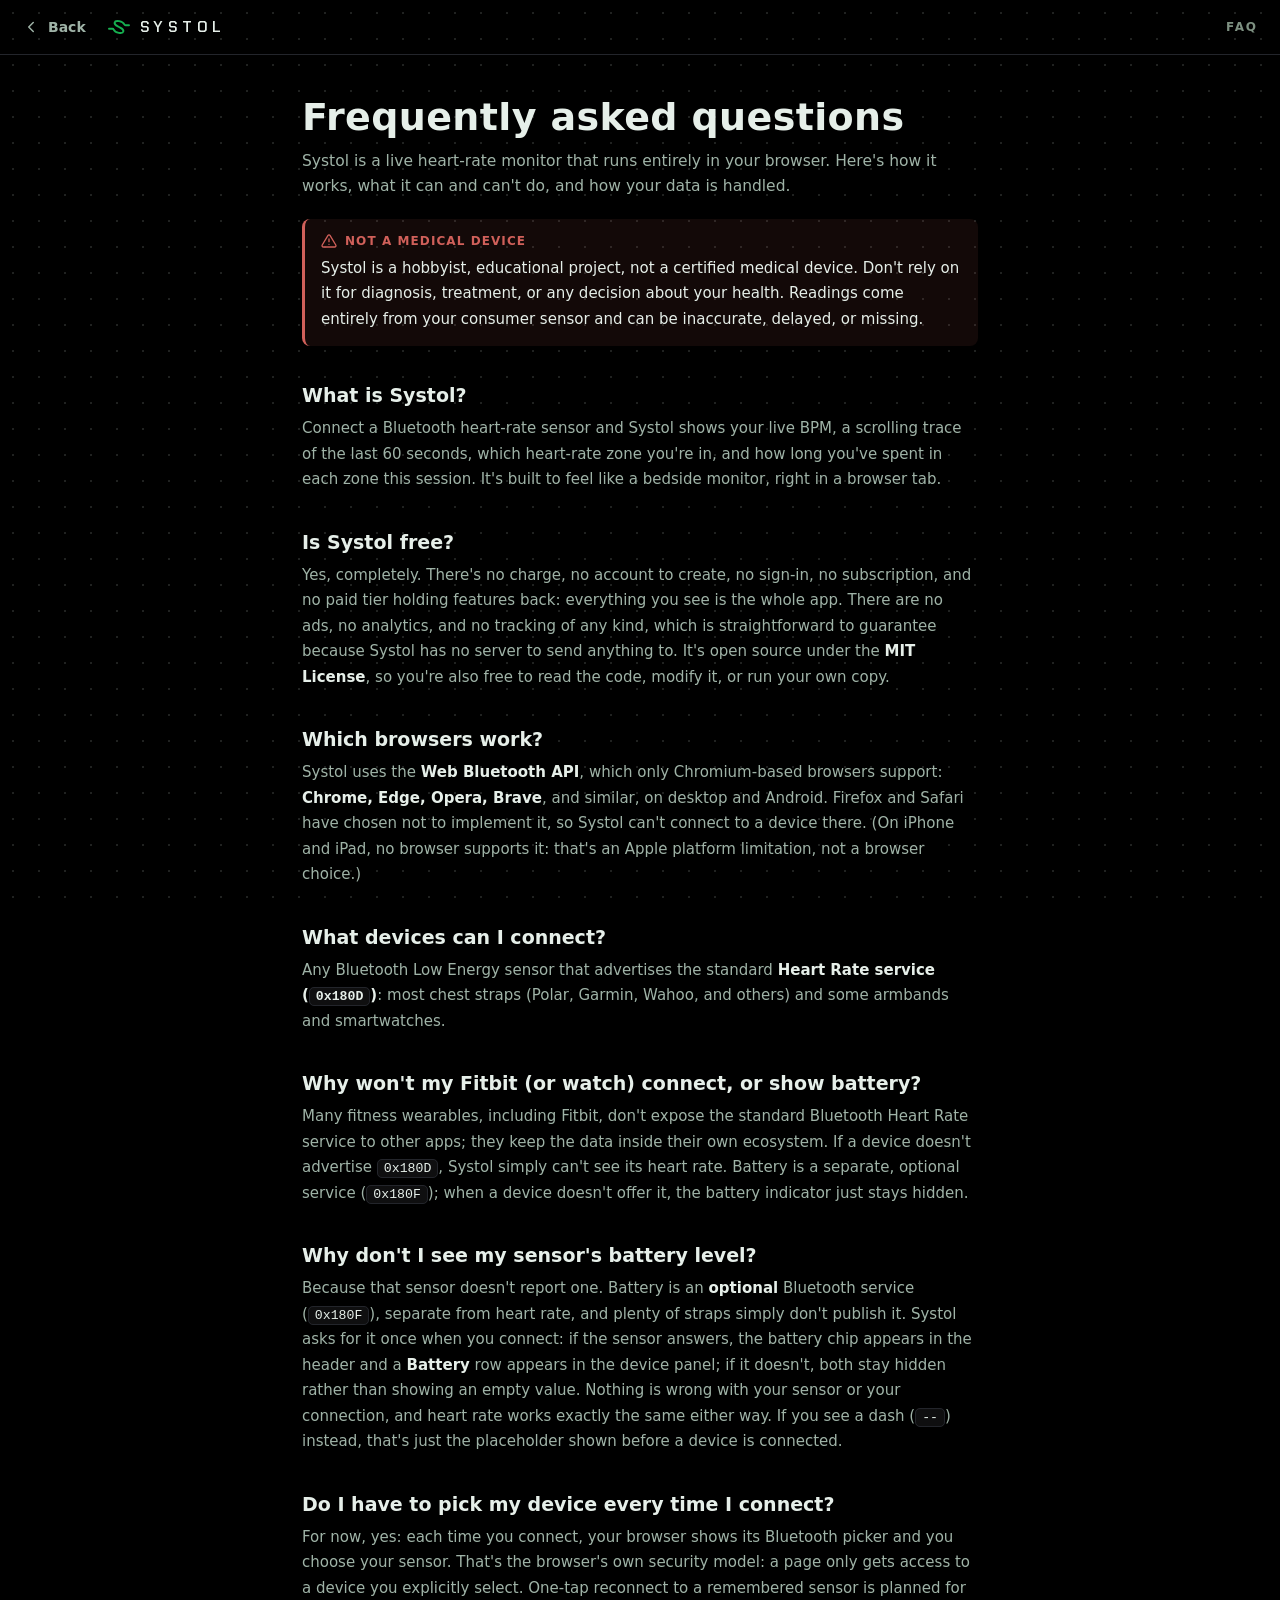
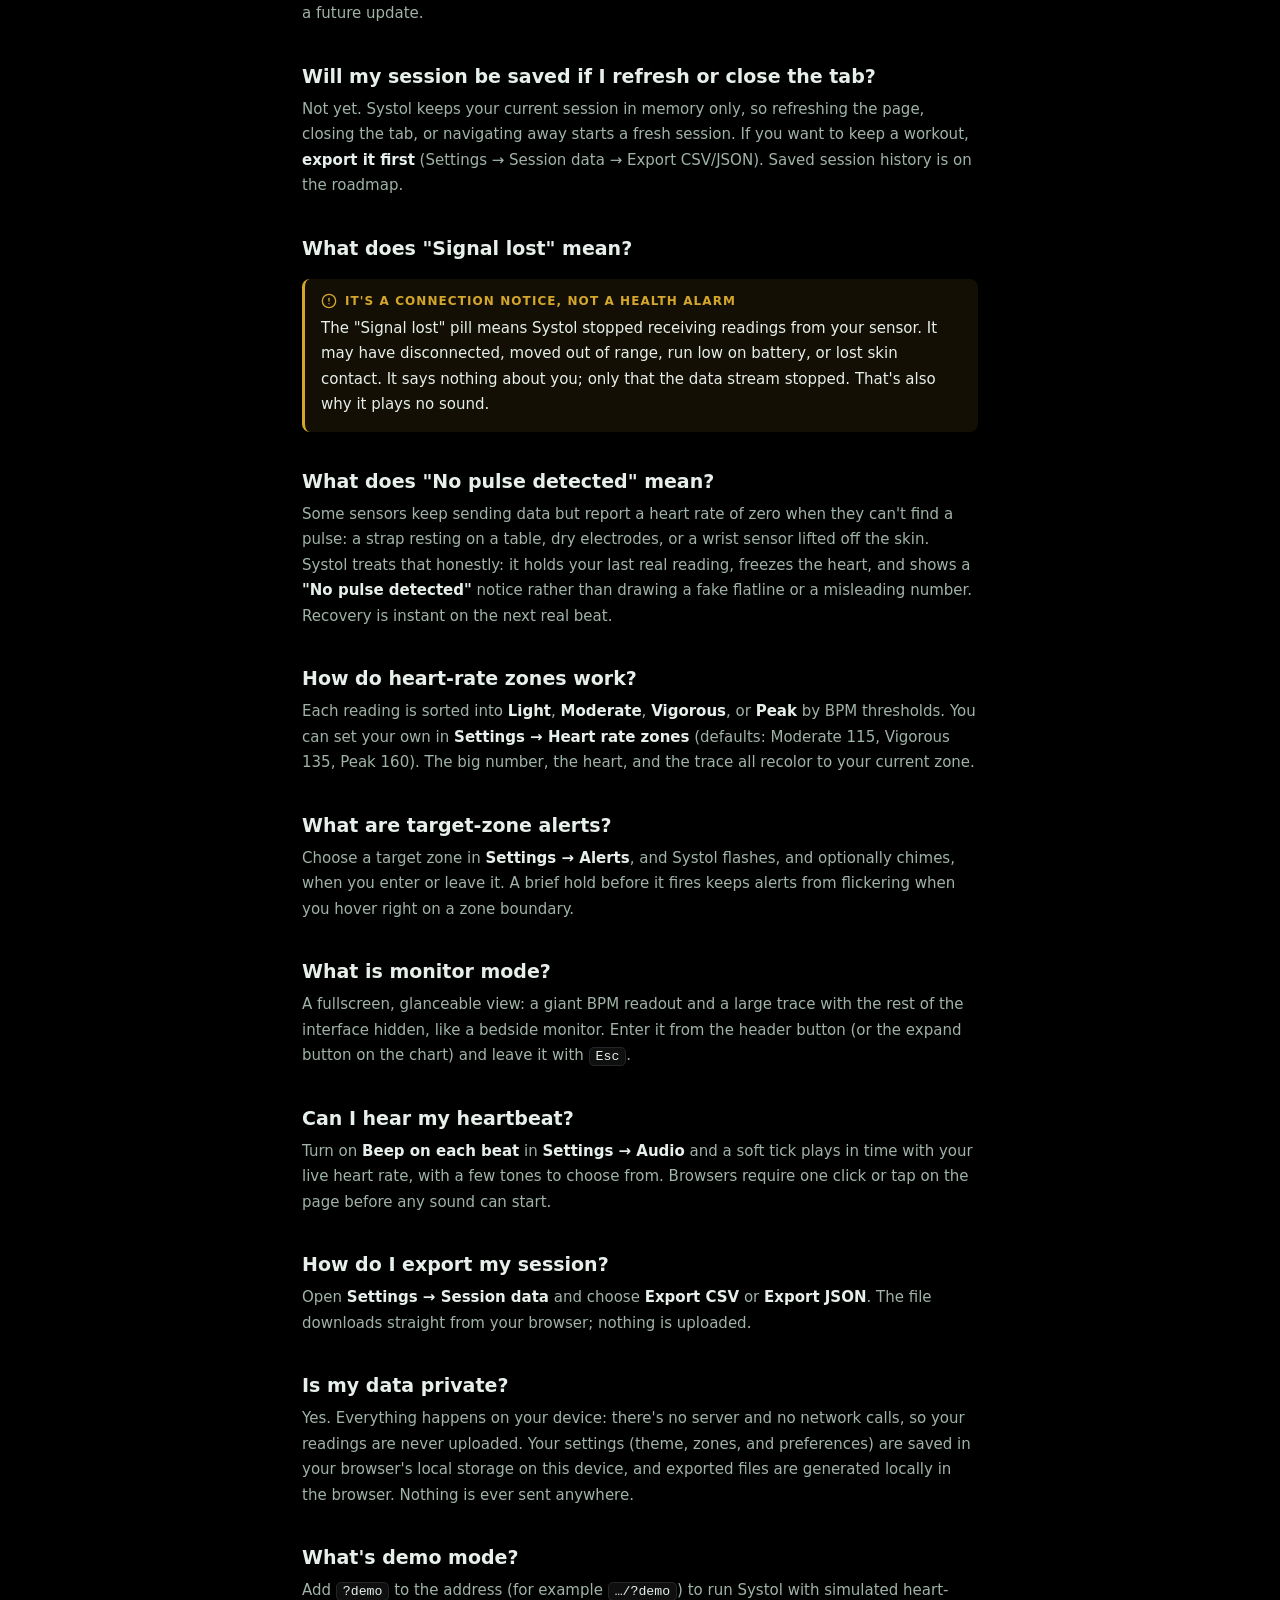
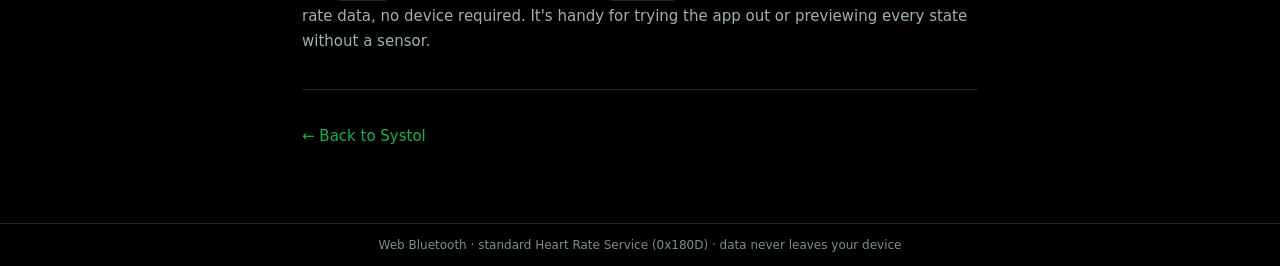
==== commit d7f40131: "Add FAQ questions, README Built-with section, and link in unsupported banner" ====
--- a/faq.html
+++ b/faq.html
@@ -263,6 +263,12 @@
       which heart-rate zone you're in, and how long you've spent in each zone this session. It's built to feel like a
       bedside monitor, right in a browser tab.</p>
 
+    <h2>Is Systol free?</h2>
+    <p>Yes, completely. There's no charge, no account to create, no sign-in, no subscription, and no paid tier holding
+      features back: everything you see is the whole app. There are no ads, no analytics, and no tracking of any kind,
+      which is straightforward to guarantee because Systol has no server to send anything to. It's open source under the
+      <strong>MIT License</strong>, so you're also free to read the code, modify it, or run your own copy.</p>
+
     <h2>Which browsers work?</h2>
     <p>Systol uses the <strong>Web Bluetooth API</strong>, which only Chromium-based browsers support: <strong>Chrome,
         Edge, Opera, Brave</strong>, and similar, on desktop and Android. Firefox and Safari have chosen not to
@@ -279,6 +285,14 @@
       they keep the data inside their own ecosystem. If a device doesn't advertise <code>0x180D</code>, Systol simply
       can't see its heart rate. Battery is a separate, optional service (<code>0x180F</code>); when a device doesn't
       offer it, the battery indicator just stays hidden.</p>
+
+    <h2>Why don't I see my sensor's battery level?</h2>
+    <p>Because that sensor doesn't report one. Battery is an <strong>optional</strong> Bluetooth service
+      (<code>0x180F</code>), separate from heart rate, and plenty of straps simply don't publish it. Systol asks for it
+      once when you connect: if the sensor answers, the battery chip appears in the header and a <strong>Battery</strong>
+      row appears in the device panel; if it doesn't, both stay hidden rather than showing an empty value. Nothing is
+      wrong with your sensor or your connection, and heart rate works exactly the same either way. If you see a dash
+      (<code>--</code>) instead, that's just the placeholder shown before a device is connected.</p>
 
     <h2>Do I have to pick my device every time I connect?</h2>
     <p>For now, yes: each time you connect, your browser shows its Bluetooth picker and you choose your sensor. That's
--- a/style.css
+++ b/style.css
@@ -457,6 +457,23 @@
   padding: 12px 16px;
   font-size: 14px;
   color: var(--ink);
+}
+
+/* Accent-colored so the way out of the banner is the one thing that draws
+   the eye inside it. */
+.banner a {
+  color: var(--trace);
+  font-weight: 600;
+  text-decoration: underline;
+  text-underline-offset: 2px;
+}
+
+.banner a:hover { filter: brightness(1.15); }
+
+.banner a:focus-visible {
+  outline: 2px solid var(--trace);
+  outline-offset: 2px;
+  border-radius: 4px;
 }
 
 /* --- main · flipbook pages ---
